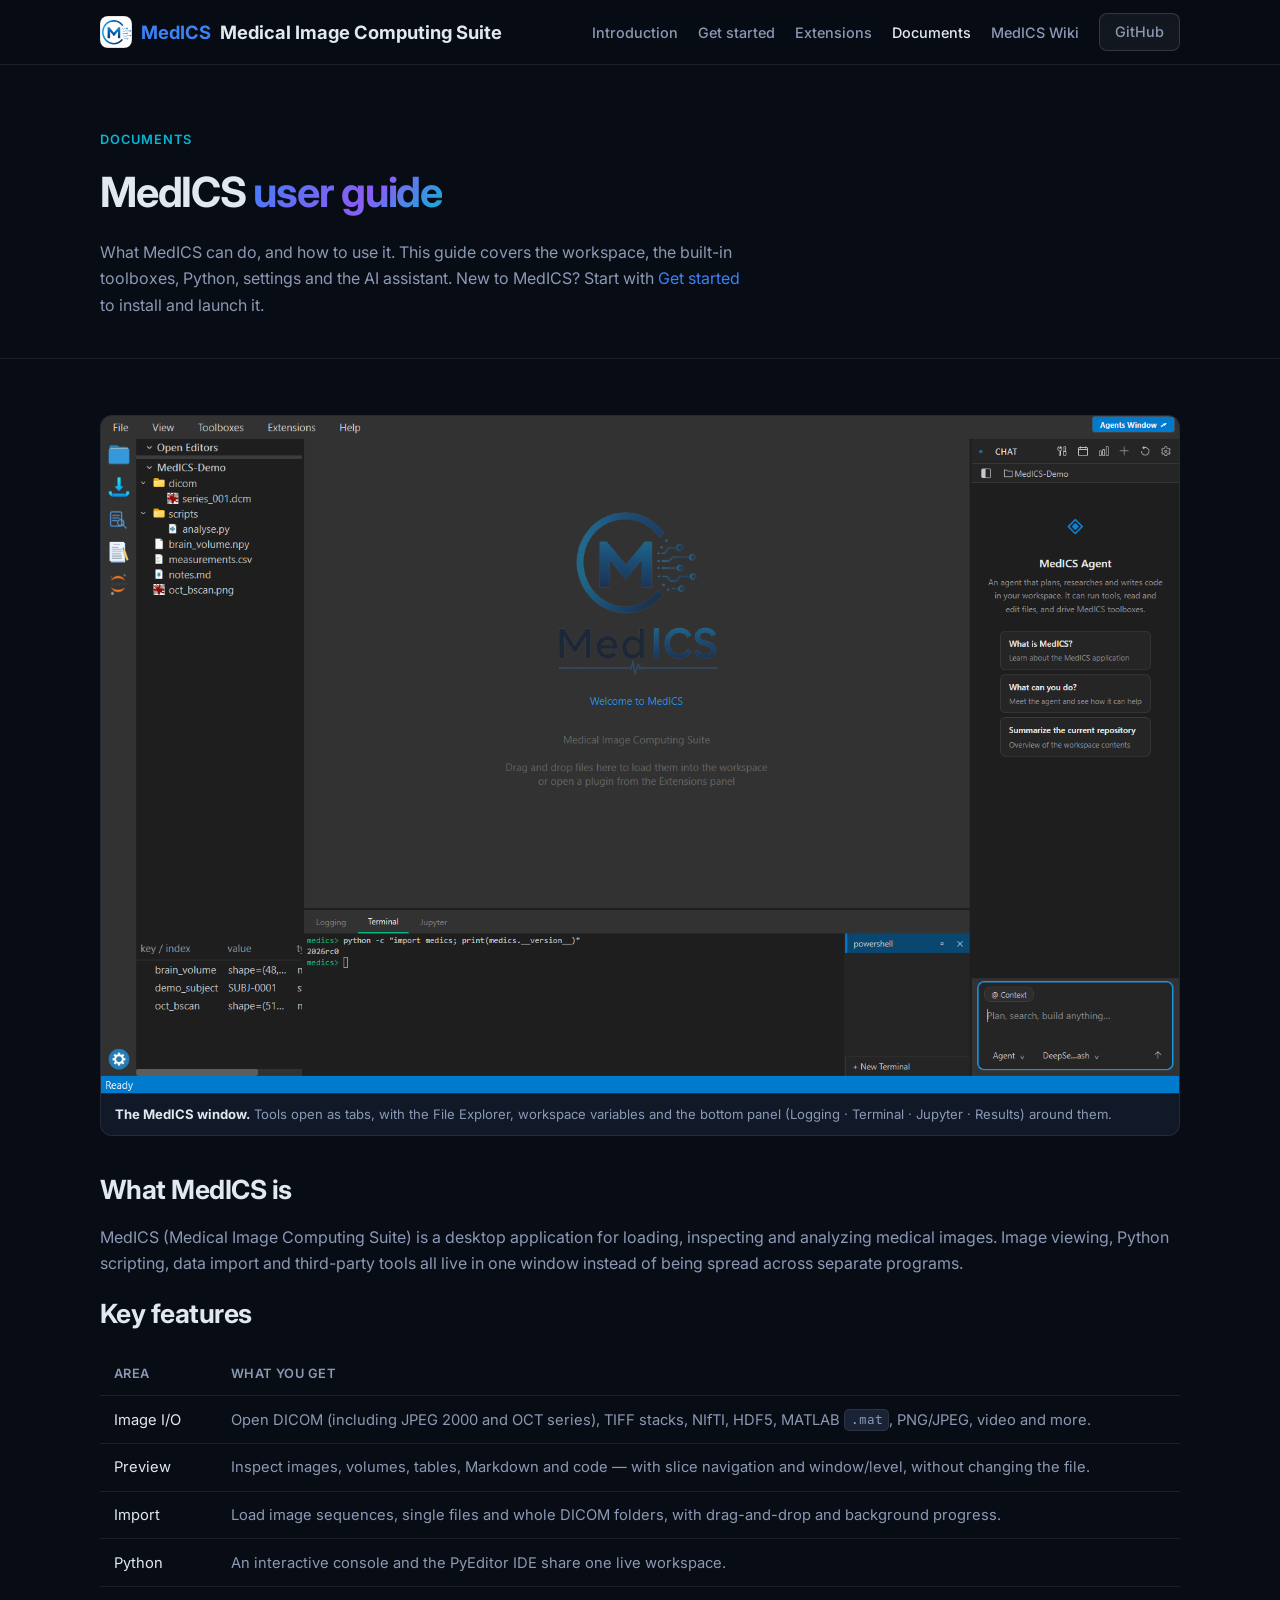
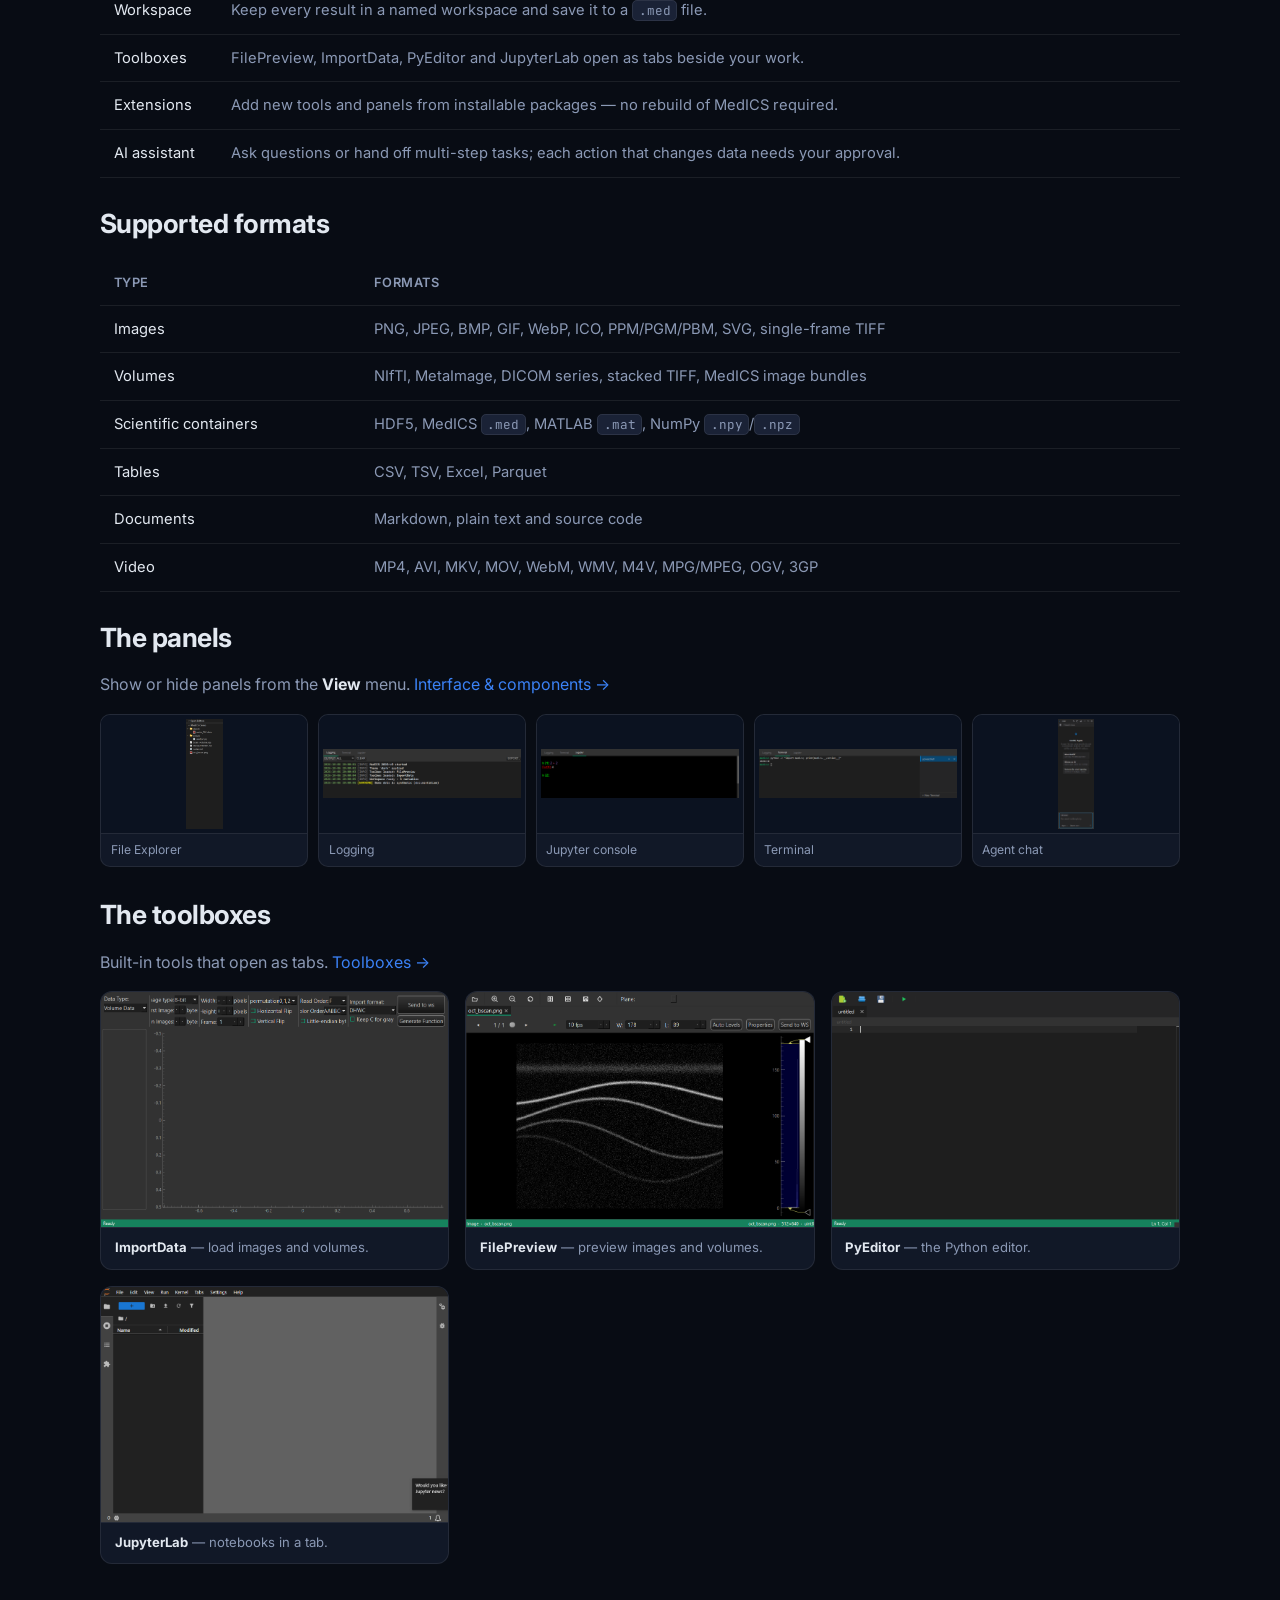
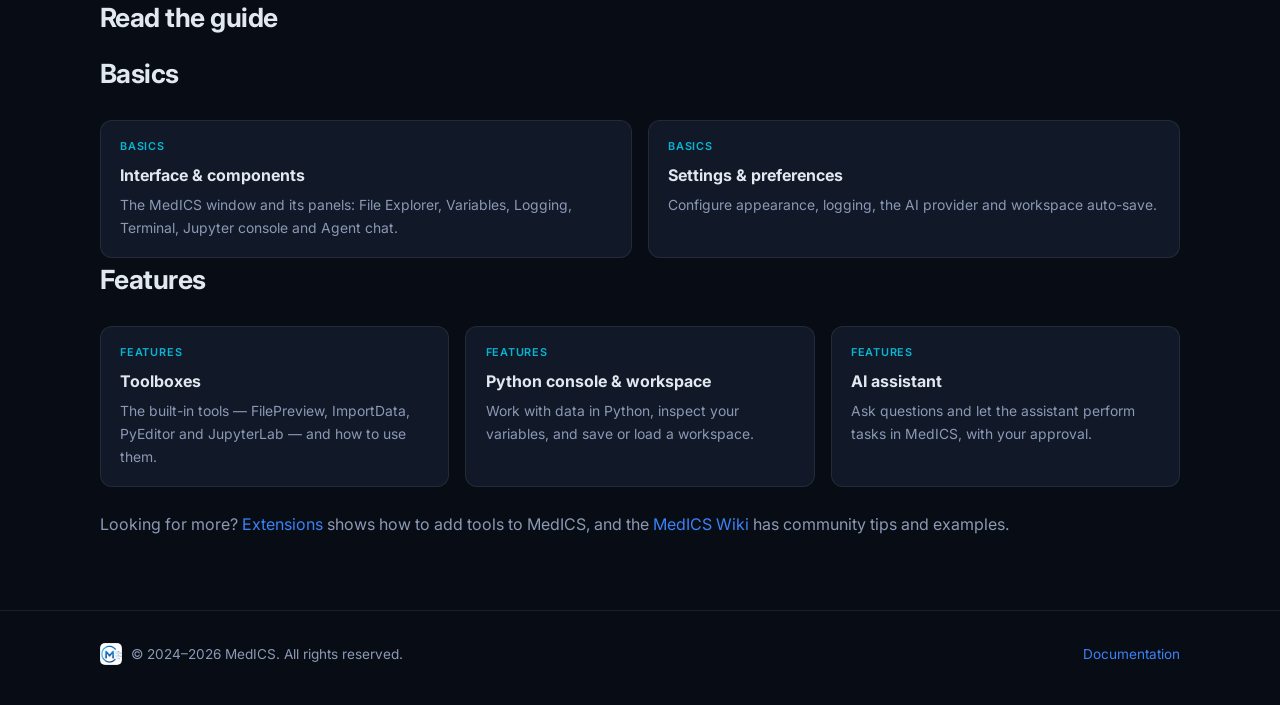
==== document.html @ ccb723ef "Add documentation for MedICS features and components - Created ai-assistant.html to document the AI " ====
<!DOCTYPE html>
<html lang="en">
<head>
  <meta charset="UTF-8" />
  <meta name="viewport" content="width=device-width, initial-scale=1.0" />
  <title>Documents — MedICS Documentation</title>
  <meta name="description" content="How to use MedICS: the workspace, the toolboxes, Python, settings and the AI assistant." />
  <link rel="preconnect" href="https://fonts.googleapis.com" />
  <link href="https://fonts.googleapis.com/css2?family=Inter:wght@400;500;600;700&family=JetBrains+Mono:wght@400;500&display=swap" rel="stylesheet" />
  <link rel="stylesheet" href="css/style.css" />
  <link rel="stylesheet" href="css/docs.css" />
  <link rel="icon" href="icon/icon.ico" sizes="any" />
  <link rel="icon" type="image/png" href="icon/icon.png" />
  <link rel="apple-touch-icon" href="icon/icon.png" />
  <meta property="og:image" content="https://medical-image-computing-suite.github.io/icon/logo.png" />
</head>
<body>
  <nav class="nav" id="nav">
  <div class="container nav__inner">
    <a class="nav__logo" href="index.html"><img src="icon/icon.png" alt="" width="32" height="32" /><em>MedICS</em>Medical Image Computing Suite</a>
    <button class="nav__hamburger" id="hamburger" aria-label="Open menu"><span></span><span></span><span></span></button>
    <ul class="nav__links">
      <li><a href="index.html">Introduction</a></li>
      <li><a href="get-started.html">Get started</a></li>
      <li><a href="extensions.html">Extensions</a></li>
      <li><a class="is-active" href="document.html">Documents</a></li>
      <li><a href="https://github.com/Medical-Image-Computing-Suite/MedICS-Community/wiki" target="_blank" rel="noopener">MedICS Wiki</a></li>
      <li><a class="btn btn--ghost btn--sm" href="https://github.com/medical-image-computing-suite" target="_blank" rel="noopener">GitHub</a></li>
    </ul>
  </div>
</nav>

  <header class="page-hero">
    <div class="container">
      <div class="tag">Documents</div>
      <h1>MedICS <span class="gradient">user guide</span></h1>
      <p>What MedICS can do, and how to use it. This guide covers the workspace, the built-in
      toolboxes, Python, settings and the AI assistant. New to MedICS? Start with
      <a href="get-started.html">Get started</a> to install and launch it.</p>
    </div>
  </header>

  <section class="section">
    <div class="container">
      <div class="doc-screens">
        <figure class="doc-figure">
          <a href="assets/img/overview/main_window.png" target="_blank" rel="noopener">
            <img src="assets/img/overview/main_window.png" alt="The MedICS main window" />
          </a>
          <figcaption><strong>The MedICS window.</strong> Tools open as tabs, with the File Explorer,
          workspace variables and the bottom panel (Logging · Terminal · Jupyter · Results) around them.</figcaption>
        </figure>
      </div>

      <h2 style="margin-top:0">What MedICS is</h2>
      <p>MedICS (Medical Image Computing Suite) is a desktop application for loading, inspecting
      and analyzing medical images. Image viewing, Python scripting, data import and third-party
      tools all live in one window instead of being spread across separate programs.</p>

      <h2>Key features</h2>
      <div class="table-wrap"><table>
        <thead><tr><th>Area</th><th>What you get</th></tr></thead>
        <tbody><tr><td>Image I/O</td><td>Open DICOM (including JPEG 2000 and OCT series), TIFF stacks, NIfTI, HDF5, MATLAB <code>.mat</code>, PNG/JPEG, video and more.</td></tr><tr><td>Preview</td><td>Inspect images, volumes, tables, Markdown and code — with slice navigation and window/level, without changing the file.</td></tr><tr><td>Import</td><td>Load image sequences, single files and whole DICOM folders, with drag-and-drop and background progress.</td></tr><tr><td>Python</td><td>An interactive console and the PyEditor IDE share one live workspace.</td></tr><tr><td>Workspace</td><td>Keep every result in a named workspace and save it to a <code>.med</code> file.</td></tr><tr><td>Toolboxes</td><td>FilePreview, ImportData, PyEditor and JupyterLab open as tabs beside your work.</td></tr><tr><td>Extensions</td><td>Add new tools and panels from installable packages — no rebuild of MedICS required.</td></tr><tr><td>AI assistant</td><td>Ask questions or hand off multi-step tasks; each action that changes data needs your approval.</td></tr></tbody>
      </table></div>

      <h2>Supported formats</h2>
      <div class="table-wrap"><table>
        <thead><tr><th>Type</th><th>Formats</th></tr></thead>
        <tbody><tr><td>Images</td><td>PNG, JPEG, BMP, GIF, WebP, ICO, PPM/PGM/PBM, SVG, single-frame TIFF</td></tr><tr><td>Volumes</td><td>NIfTI, MetaImage, DICOM series, stacked TIFF, MedICS image bundles</td></tr><tr><td>Scientific containers</td><td>HDF5, MedICS <code>.med</code>, MATLAB <code>.mat</code>, NumPy <code>.npy</code>/<code>.npz</code></td></tr><tr><td>Tables</td><td>CSV, TSV, Excel, Parquet</td></tr><tr><td>Documents</td><td>Markdown, plain text and source code</td></tr><tr><td>Video</td><td>MP4, AVI, MKV, MOV, WebM, WMV, M4V, MPG/MPEG, OGV, 3GP</td></tr></tbody>
      </table></div>

      <h2>The panels</h2>
      <p class="tight-lead">Show or hide panels from the <strong>View</strong> menu.
      <a href="docs/interface.html">Interface &amp; components &#8594;</a></p>
      <div class="panel-strip"><figure class="panel-tile"><a href="assets/img/components/file_explorer.png" target="_blank" rel="noopener"><img loading="lazy" src="assets/img/components/file_explorer.png" alt="File Explorer" /></a><figcaption>File Explorer</figcaption></figure><figure class="panel-tile"><a href="assets/img/components/logging.png" target="_blank" rel="noopener"><img loading="lazy" src="assets/img/components/logging.png" alt="Logging" /></a><figcaption>Logging</figcaption></figure><figure class="panel-tile"><a href="assets/img/components/jupyter_console.png" target="_blank" rel="noopener"><img loading="lazy" src="assets/img/components/jupyter_console.png" alt="Jupyter console" /></a><figcaption>Jupyter console</figcaption></figure><figure class="panel-tile"><a href="assets/img/components/terminal.png" target="_blank" rel="noopener"><img loading="lazy" src="assets/img/components/terminal.png" alt="Terminal" /></a><figcaption>Terminal</figcaption></figure><figure class="panel-tile"><a href="assets/img/components/agent_chat.png" target="_blank" rel="noopener"><img loading="lazy" src="assets/img/components/agent_chat.png" alt="Agent chat" /></a><figcaption>Agent chat</figcaption></figure></div>

      <h2>The toolboxes</h2>
      <p>Built-in tools that open as tabs. <a href="docs/toolboxes.html">Toolboxes &#8594;</a></p>
      <div class="doc-screens doc-screens--grid"><figure class="doc-figure"><a href="assets/img/toolbox/importdata.png" target="_blank" rel="noopener"><img loading="lazy" src="assets/img/toolbox/importdata.png" alt="&lt;strong&gt;ImportData&lt;/strong&gt; — load images and volumes." /></a><figcaption><strong>ImportData</strong> — load images and volumes.</figcaption></figure><figure class="doc-figure"><a href="assets/img/toolbox/filepreview.png" target="_blank" rel="noopener"><img loading="lazy" src="assets/img/toolbox/filepreview.png" alt="&lt;strong&gt;FilePreview&lt;/strong&gt; — preview images and volumes." /></a><figcaption><strong>FilePreview</strong> — preview images and volumes.</figcaption></figure><figure class="doc-figure"><a href="assets/img/toolbox/pyeditor.png" target="_blank" rel="noopener"><img loading="lazy" src="assets/img/toolbox/pyeditor.png" alt="&lt;strong&gt;PyEditor&lt;/strong&gt; — the Python editor." /></a><figcaption><strong>PyEditor</strong> — the Python editor.</figcaption></figure><figure class="doc-figure"><a href="assets/img/toolbox/jupyterlab.png" target="_blank" rel="noopener"><img loading="lazy" src="assets/img/toolbox/jupyterlab.png" alt="&lt;strong&gt;JupyterLab&lt;/strong&gt; — notebooks in a tab." /></a><figcaption><strong>JupyterLab</strong> — notebooks in a tab.</figcaption></figure></div>

      <h2>Read the guide</h2>
      <h2 class="hub-group">Basics</h2><div class="doc-cards"><a class="doc-card" href="docs/interface.html"><span class="doc-card__tag">Basics</span><h3>Interface &amp; components</h3><p>The MedICS window and its panels: File Explorer, Variables, Logging, Terminal, Jupyter console and Agent chat.</p></a><a class="doc-card" href="docs/settings.html"><span class="doc-card__tag">Basics</span><h3>Settings &amp; preferences</h3><p>Configure appearance, logging, the AI provider and workspace auto-save.</p></a></div><h2 class="hub-group">Features</h2><div class="doc-cards"><a class="doc-card" href="docs/toolboxes.html"><span class="doc-card__tag">Features</span><h3>Toolboxes</h3><p>The built-in tools — FilePreview, ImportData, PyEditor and JupyterLab — and how to use them.</p></a><a class="doc-card" href="docs/python-workspace.html"><span class="doc-card__tag">Features</span><h3>Python console &amp; workspace</h3><p>Work with data in Python, inspect your variables, and save or load a workspace.</p></a><a class="doc-card" href="docs/ai-assistant.html"><span class="doc-card__tag">Features</span><h3>AI assistant</h3><p>Ask questions and let the assistant perform tasks in MedICS, with your approval.</p></a></div>

      <p style="margin-top:1.5rem">Looking for more? <a href="extensions.html">Extensions</a> shows how to add
      tools to MedICS, and the <a href="https://github.com/Medical-Image-Computing-Suite/MedICS-Community/wiki" target="_blank" rel="noopener">MedICS Wiki</a> has
      community tips and examples.</p>
    </div>
  </section>

  <footer class="footer">
    <div class="container footer__inner">
      <span class="footer__brand"><img src="icon/icon.png" alt="" width="22" height="22" />© 2024–2026 MedICS. All rights reserved.</span>
      <a href="document.html">Documentation</a>
    </div>
  </footer>
  <script src="js/site.js"></script>
</body>
</html>
---- css/style.css ----
*, *::before, *::after { box-sizing: border-box; margin: 0; padding: 0; }

:root {
  --bg: #080c14;
  --bg-alt: #0d1220;
  --surface: #111827;
  --surface-2: #1a2236;
  --border: rgba(255, 255, 255, 0.08);
  --border-2: rgba(255, 255, 255, 0.14);
  --accent: #3b82f6;
  --accent-2: #8b5cf6;
  --accent-3: #06b6d4;
  --text: #e2e8f0;
  --muted: #8b99b5;
  --font: "Inter", system-ui, sans-serif;
  --mono: "JetBrains Mono", "Fira Code", ui-monospace, monospace;
  --radius: 12px;
}

html { scroll-behavior: smooth; }

body {
  font-family: var(--font);
  background: var(--bg);
  color: var(--text);
  line-height: 1.65;
  -webkit-font-smoothing: antialiased;
}

a { color: var(--accent); text-decoration: none; }
a:hover { color: var(--accent-3); }

.container {
  width: min(1080px, 100% - 2.5rem);
  margin-inline: auto;
}

.gradient {
  background: linear-gradient(135deg, var(--accent), var(--accent-2) 60%, var(--accent-3));
  -webkit-background-clip: text;
  background-clip: text;
  -webkit-text-fill-color: transparent;
}

.btn {
  display: inline-flex;
  align-items: center;
  gap: 0.5rem;
  font-weight: 600;
  border-radius: 8px;
  border: none;
  cursor: pointer;
  text-decoration: none;
  padding: 0.8rem 1.5rem;
  font-size: 0.95rem;
  font-family: inherit;
  transition: transform 0.18s, box-shadow 0.18s, background 0.18s;
}
.btn--primary {
  background: linear-gradient(135deg, var(--accent), var(--accent-2));
  color: #fff;
  box-shadow: 0 4px 20px rgba(59, 130, 246, 0.35);
}
.btn--primary:hover { color: #fff; transform: translateY(-2px); }
.btn--ghost {
  background: rgba(255, 255, 255, 0.05);
  color: var(--text);
  border: 1.5px solid var(--border-2);
}
.btn--ghost:hover { color: var(--text); background: rgba(255, 255, 255, 0.1); }
.btn--sm { padding: 0.4rem 0.95rem; font-size: 0.8rem; }

.nav {
  position: sticky;
  top: 0;
  z-index: 50;
  background: rgba(8, 12, 20, 0.86);
  backdrop-filter: blur(16px);
  border-bottom: 1px solid var(--border);
}
.nav__inner {
  display: flex;
  align-items: center;
  gap: 1.5rem;
  min-height: 64px;
}
.nav__logo {
  display: flex;
  align-items: center;
  gap: 0.55rem;
  color: var(--text);
  font-weight: 700;
  font-size: 1.15rem;
}
.nav__logo img {
  width: 32px;
  height: 32px;
  border-radius: 8px;
  display: block;
  flex-shrink: 0;
}
.nav__logo:hover { color: var(--text); }
.nav__logo em { font-style: normal; color: var(--accent); }
.nav__links {
  display: flex;
  align-items: center;
  gap: 1.25rem;
  margin-left: auto;
  list-style: none;
}
.nav__links a {
  color: var(--muted);
  font-size: 0.9rem;
  font-weight: 500;
}
.nav__links a:hover,
.nav__links a.is-active { color: var(--text); }
.nav__hamburger {
  display: none;
  flex-direction: column;
  gap: 5px;
  background: none;
  border: none;
  cursor: pointer;
  margin-left: auto;
  padding: 4px;
}
.nav__hamburger span {
  display: block;
  width: 22px;
  height: 2px;
  background: var(--text);
  border-radius: 2px;
}

.hero {
  position: relative;
  padding: 5.5rem 0 4rem;
  overflow: hidden;
}
.hero::before {
  content: "";
  position: absolute;
  inset: 0;
  background-image:
    linear-gradient(rgba(59, 130, 246, 0.06) 1px, transparent 1px),
    linear-gradient(90deg, rgba(59, 130, 246, 0.06) 1px, transparent 1px);
  background-size: 56px 56px;
  mask-image: radial-gradient(ellipse 80% 70% at 50% 0%, black 30%, transparent 100%);
  pointer-events: none;
}
.hero__inner {
  position: relative;
  display: grid;
  grid-template-columns: 1.15fr minmax(220px, 0.85fr);
  gap: 2.5rem;
  align-items: center;
}
.hero__logo {
  width: 100%;
  max-width: 440px;
  height: auto;
  justify-self: end;
  display: block;
}
.badge-row { display: flex; flex-wrap: wrap; gap: 0.5rem; margin-bottom: 1.25rem; }
.badge {
  font-size: 0.75rem;
  font-weight: 600;
  padding: 0.28rem 0.7rem;
  border-radius: 999px;
  border: 1px solid var(--border-2);
  color: var(--muted);
  background: var(--surface);
}
.hero h1 {
  font-size: clamp(2.2rem, 5vw, 3.6rem);
  line-height: 1.12;
  letter-spacing: -0.03em;
  margin-bottom: 1rem;
}
.hero p.lead {
  max-width: 42rem;
  color: var(--muted);
  font-size: 1.1rem;
  margin-bottom: 1.75rem;
}
.hero__cta { display: flex; flex-wrap: wrap; gap: 0.75rem; }
.hero__meta {
  display: flex;
  flex-wrap: wrap;
  gap: 1.5rem;
  margin-top: 2.25rem;
  color: var(--muted);
  font-size: 0.9rem;
}
.hero__meta strong { display: block; color: var(--text); font-size: 1rem; }

.page-hero {
  padding: 4rem 0 2.5rem;
  border-bottom: 1px solid var(--border);
}
.page-hero .tag {
  color: var(--accent-3);
  font-size: 0.8rem;
  font-weight: 600;
  letter-spacing: 0.08em;
  text-transform: uppercase;
}
.page-hero h1 {
  font-size: clamp(1.8rem, 4vw, 2.6rem);
  letter-spacing: -0.03em;
  margin: 0.5rem 0 0.75rem;
}
.page-hero p { color: var(--muted); max-width: 40rem; }

.section { padding: 3.5rem 0; }
.section--alt { background: var(--bg-alt); }
.section h2 {
  font-size: 1.65rem;
  letter-spacing: -0.02em;
  margin-bottom: 0.75rem;
}
.section h3 {
  font-size: 1.15rem;
  margin: 1.75rem 0 0.6rem;
}
.section p { color: var(--muted); margin-bottom: 1rem; }
.section p strong, .section li strong { color: var(--text); }

.grid {
  display: grid;
  gap: 1rem;
  grid-template-columns: repeat(auto-fit, minmax(230px, 1fr));
  margin-top: 1.5rem;
}
.card {
  background: var(--surface);
  border: 1px solid var(--border);
  border-radius: var(--radius);
  padding: 1.25rem 1.3rem;
}
.card h3 { margin: 0 0 0.4rem; font-size: 1.05rem; }
.card p { margin: 0; font-size: 0.92rem; }

ul.plain, ol.plain { padding-left: 1.2rem; color: var(--muted); }
ul.plain { list-style: disc; }
ol.plain { list-style: decimal; }
ul.plain li, ol.plain li { margin: 0.35rem 0; }
code, kbd {
  font-family: var(--mono);
  font-size: 0.86em;
  background: var(--surface-2);
  border: 1px solid var(--border);
  border-radius: 5px;
  padding: 0.08rem 0.35rem;
}

.table-wrap { overflow-x: auto; margin: 1rem 0 1.5rem; }
table {
  width: 100%;
  border-collapse: collapse;
  font-size: 0.92rem;
}
th, td {
  text-align: left;
  padding: 0.7rem 0.85rem;
  border-bottom: 1px solid var(--border);
  vertical-align: top;
}
th { color: var(--muted); font-weight: 600; font-size: 0.8rem; text-transform: uppercase; letter-spacing: 0.04em; }
td { color: var(--muted); }
td:first-child { color: var(--text); white-space: nowrap; }

.code-block {
  background: #0b1220;
  border: 1px solid var(--border);
  border-radius: var(--radius);
  margin: 0.85rem 0 1.4rem;
  overflow: hidden;
}
.code-block__header {
  display: flex;
  justify-content: space-between;
  align-items: center;
  padding: 0.45rem 0.85rem;
  border-bottom: 1px solid var(--border);
  color: var(--muted);
  font-size: 0.75rem;
  font-family: var(--mono);
}
.copy-btn {
  background: transparent;
  border: 1px solid var(--border-2);
  color: var(--muted);
  border-radius: 6px;
  padding: 0.2rem 0.55rem;
  cursor: pointer;
  font-size: 0.72rem;
}
.copy-btn:hover, .copy-btn.copied { color: var(--text); border-color: var(--accent); }
.code-block pre {
  overflow-x: auto;
  padding: 1rem 1.1rem;
}
.code-block code {
  font-family: var(--mono);
  font-size: 0.82rem;
  background: none;
  border: none;
  padding: 0;
  color: #d6e4ff;
  line-height: 1.55;
}

.tabs { margin: 1rem 0 1.5rem; }
.tab-bar { display: flex; gap: 0.4rem; flex-wrap: wrap; margin-bottom: 0.75rem; }
.tab-btn {
  background: var(--surface);
  border: 1px solid var(--border);
  color: var(--muted);
  border-radius: 999px;
  padding: 0.35rem 0.9rem;
  cursor: pointer;
  font: inherit;
  font-size: 0.85rem;
}
.tab-btn.is-active {
  color: var(--text);
  border-color: var(--accent);
  background: rgba(59, 130, 246, 0.12);
}
.tab-pane { display: none; }
.tab-pane.is-active { display: block; }

.steps { counter-reset: step; display: grid; gap: 1rem; margin-top: 1rem; }
.step {
  display: grid;
  grid-template-columns: auto 1fr;
  gap: 0.9rem;
  background: var(--surface);
  border: 1px solid var(--border);
  border-radius: var(--radius);
  padding: 1rem 1.15rem;
}
.step::before {
  counter-increment: step;
  content: counter(step, decimal-leading-zero);
  font-family: var(--mono);
  font-size: 0.85rem;
  color: var(--accent-3);
  padding-top: 0.15rem;
}
.step h4 { margin: 0 0 0.25rem; }
.step p { margin: 0; font-size: 0.92rem; }

.license-text {
  background: var(--surface);
  border: 1px solid var(--border);
  border-radius: var(--radius);
  padding: 1.25rem 1.4rem;
  overflow-x: auto;
  white-space: pre-wrap;
  word-break: break-word;
  font-family: var(--mono);
  font-size: 0.82rem;
  line-height: 1.6;
  color: var(--text);
  margin: 0;
}

.footer {
  border-top: 1px solid var(--border);
  padding: 2rem 0 2.5rem;
  color: var(--muted);
  font-size: 0.85rem;
}
.footer__inner {
  display: flex;
  flex-wrap: wrap;
  justify-content: space-between;
  gap: 0.75rem;
}

.footer__brand {
  display: inline-flex;
  align-items: center;
  gap: 0.55rem;
}
.footer__brand img {
  width: 22px;
  height: 22px;
  border-radius: 5px;
  display: block;
}

@media (max-width: 760px) {
  .nav__hamburger { display: flex; }
  .nav__links {
    display: none;
    position: absolute;
    top: 64px;
    left: 0;
    right: 0;
    flex-direction: column;
    align-items: flex-start;
    padding: 1rem 1.25rem 1.25rem;
    background: rgba(8, 12, 20, 0.97);
    border-bottom: 1px solid var(--border);
    margin: 0;
  }
  .nav__links.is-open { display: flex; }
  .hero__inner {
    grid-template-columns: 1fr;
    gap: 1.5rem;
  }
  .hero__logo {
    order: -1;
    justify-self: center;
    max-width: 280px;
  }
  td:first-child { white-space: normal; }
}
---- css/docs.css ----
/* MedICS Documentation layout — layered on top of style.css */

.docs-shell {
  display: grid;
  grid-template-columns: 260px minmax(0, 1fr);
  gap: 2.5rem;
  align-items: start;
  padding-top: 2.25rem;
  padding-bottom: 3.5rem;
}

/* ---------- sidebar ---------- */
.docs-side {
  position: sticky;
  top: 84px;
  max-height: calc(100vh - 104px);
  overflow-y: auto;
  border: 1px solid var(--border);
  border-radius: var(--radius);
  background: var(--surface);
  padding: 1rem 1rem 1.2rem;
  font-size: 0.86rem;
}
.docs-side__title {
  display: block;
  font-size: 0.72rem;
  letter-spacing: 0.09em;
  text-transform: uppercase;
  color: var(--accent-3);
  font-weight: 600;
  margin-bottom: 0.6rem;
}
.docs-side__home {
  display: flex;
  align-items: center;
  gap: 0.4rem;
  color: var(--text);
  font-weight: 600;
  padding: 0.4rem 0.5rem;
  border-radius: 8px;
  background: rgba(59, 130, 246, 0.1);
  border: 1px solid var(--border);
  margin-bottom: 0.85rem;
}
.docs-side__home:hover { color: var(--text); border-color: var(--accent); }
.docs-side nav ul { list-style: none; padding: 0; margin: 0; }
.docs-side nav a {
  display: block;
  color: var(--muted);
  padding: 0.28rem 0.5rem;
  border-radius: 6px;
  line-height: 1.4;
  border-left: 2px solid transparent;
}
.docs-side nav a:hover { color: var(--text); background: rgba(255, 255, 255, 0.04); }
.docs-side nav a.lvl-3 { padding-left: 1.15rem; font-size: 0.82rem; }
.docs-side nav a.is-current { color: var(--text); border-left-color: var(--accent); }
.docs-side__all { margin-top: 1rem; border-top: 1px solid var(--border); padding-top: 0.85rem; }
.docs-side__all ul { columns: 1; }
.docs-side__all a { font-size: 0.81rem; }

/* ---------- main column ---------- */
.docs-main { min-width: 0; }
.docs-hero { padding: 0.25rem 0 1.4rem; border-bottom: 1px solid var(--border); margin-bottom: 1.6rem; }
.docs-hero .tag {
  color: var(--accent-3);
  font-size: 0.78rem;
  font-weight: 600;
  letter-spacing: 0.08em;
  text-transform: uppercase;
}
.docs-hero h1 { font-size: clamp(1.7rem, 3.4vw, 2.35rem); letter-spacing: -0.03em; margin: 0.45rem 0 0.6rem; }
.docs-hero p { color: var(--muted); max-width: 52rem; margin: 0; }

.docs-content { color: var(--muted); }
.docs-content h2 {
  font-size: 1.5rem;
  color: var(--text);
  letter-spacing: -0.02em;
  margin: 2.6rem 0 0.7rem;
  padding-top: 1.4rem;
  border-top: 1px solid var(--border);
}
.docs-content h2:first-child { margin-top: 0; padding-top: 0; border-top: none; }
.docs-content h3 { font-size: 1.16rem; color: var(--text); margin: 1.7rem 0 0.5rem; }
.docs-content h4 { font-size: 1rem; color: var(--text); margin: 1.25rem 0 0.4rem; }
.docs-content p { margin: 0.65rem 0 1rem; }
.docs-content strong { color: var(--text); }
.docs-content a { text-decoration: underline; text-underline-offset: 2px; }
.docs-content ul, .docs-content ol { padding-left: 1.35rem; margin: 0.6rem 0 1.1rem; }
.docs-content ul { list-style: disc; }
.docs-content ol { list-style: decimal; }
.docs-content li { margin: 0.3rem 0; }
.docs-content li > ul, .docs-content li > ol { margin: 0.3rem 0; }
.docs-content blockquote {
  border-left: 3px solid var(--accent);
  background: var(--surface);
  padding: 0.7rem 1rem;
  border-radius: 0 8px 8px 0;
  margin: 1rem 0;
  color: var(--muted);
}
.docs-content blockquote p { margin: 0.3rem 0; }
.docs-content blockquote strong { color: var(--accent-3); }
.docs-content hr { border: none; border-top: 1px solid var(--border); margin: 2rem 0; }

/* code + tables inside docs */
.docs-content pre {
  background: #0b1220;
  border: 1px solid var(--border);
  border-radius: var(--radius);
  padding: 1rem 1.1rem;
  overflow-x: auto;
  margin: 0.8rem 0 1.3rem;
}
.docs-content pre code {
  font-family: var(--mono);
  font-size: 0.82rem;
  background: none;
  border: none;
  padding: 0;
  color: #d6e4ff;
  line-height: 1.55;
}
.docs-content :not(pre) > code {
  font-family: var(--mono);
  font-size: 0.85em;
  background: var(--surface-2);
  border: 1px solid var(--border);
  border-radius: 5px;
  padding: 0.08rem 0.35rem;
  color: #cfe0ff;
  white-space: nowrap;
}
.docs-content table { width: 100%; border-collapse: collapse; font-size: 0.9rem; margin: 0.8rem 0 1.4rem; }
.docs-content th, .docs-content td { text-align: left; padding: 0.6rem 0.8rem; border-bottom: 1px solid var(--border); vertical-align: top; }
.docs-content th { color: var(--muted); font-weight: 600; font-size: 0.76rem; text-transform: uppercase; letter-spacing: 0.04em; }
.docs-content td { color: var(--muted); }
.docs-content td:first-child { color: var(--text); }
.docs-content img { max-width: 100%; border-radius: var(--radius); border: 1px solid var(--border); }

/* ---------- screenshots ---------- */
.doc-screens { display: grid; gap: 1rem; margin: 0 0 2rem; }
.doc-screens--grid { grid-template-columns: repeat(auto-fit, minmax(280px, 1fr)); }
.doc-figure {
  margin: 0;
  border: 1px solid var(--border);
  border-radius: var(--radius);
  overflow: hidden;
  background: var(--surface);
}
.doc-figure a { display: block; }
.doc-figure img { display: block; width: 100%; height: auto; border: none; border-radius: 0; }
.doc-figure figcaption {
  padding: 0.6rem 0.85rem;
  font-size: 0.82rem;
  color: var(--muted);
  border-top: 1px solid var(--border);
}
.doc-figure figcaption strong { color: var(--text); }

/* ---------- pager ---------- */
.docs-pager {
  display: flex;
  justify-content: space-between;
  gap: 1rem;
  margin-top: 3rem;
  padding-top: 1.4rem;
  border-top: 1px solid var(--border);
  font-size: 0.88rem;
}
.docs-pager a { display: flex; flex-direction: column; gap: 0.15rem; max-width: 48%; }
.docs-pager a span { color: var(--muted); font-size: 0.74rem; text-transform: uppercase; letter-spacing: 0.06em; }
.docs-pager .next { text-align: right; margin-left: auto; }

/* ---------- tight panel strip (hub) ---------- */
.tight-lead { margin: 0 0 0.7rem; }

.panel-strip {
  display: grid;
  grid-template-columns: repeat(auto-fit, minmax(168px, 1fr));
  gap: 0.6rem;
  margin: 0 0 1.6rem;
}
.panel-tile {
  margin: 0;
  border: 1px solid var(--border);
  border-radius: 10px;
  overflow: hidden;
  background: var(--surface);
  transition: border-color 0.18s, transform 0.18s;
}
.panel-tile:hover { border-color: var(--accent); transform: translateY(-2px); }
.panel-tile a { display: block; }
.panel-tile img {
  display: block;
  width: 100%;
  height: 118px;
  object-fit: contain;
  object-position: center;
  padding: 4px;
  background: #0b1220;
}
.panel-tile figcaption {
  padding: 0.4rem 0.6rem;
  font-size: 0.76rem;
  color: var(--muted);
  border-top: 1px solid var(--border);
  white-space: nowrap;
  overflow: hidden;
  text-overflow: ellipsis;
}
.panel-tile figcaption strong { color: var(--text); }

@media (max-width: 560px) {
  .panel-tile img { height: 104px; }
}

/* ---------- hub cards ---------- */
.doc-cards {
  display: grid;
  grid-template-columns: repeat(auto-fit, minmax(250px, 1fr));
  gap: 1rem;
  margin: 1.5rem 0 0;
}
.doc-card {
  display: flex;
  flex-direction: column;
  gap: 0.35rem;
  background: var(--surface);
  border: 1px solid var(--border);
  border-radius: var(--radius);
  padding: 1.1rem 1.2rem;
  transition: border-color 0.18s, transform 0.18s;
}
.doc-card:hover { border-color: var(--accent); transform: translateY(-2px); }
.doc-card h3 { margin: 0; font-size: 1rem; color: var(--text); }
.doc-card p { margin: 0; font-size: 0.87rem; color: var(--muted); }
.doc-card .doc-card__tag {
  font-size: 0.68rem;
  letter-spacing: 0.07em;
  text-transform: uppercase;
  color: var(--accent-3);
  font-weight: 600;
}

/* ---------- misc ---------- */
.docs-content .anchor-note { font-size: 0.85rem; color: var(--muted); }
.diagram {
  background: #0b1220;
  border: 1px solid var(--border);
  border-radius: var(--radius);
  padding: 1.1rem 1.2rem;
  overflow-x: auto;
  font-family: var(--mono);
  font-size: 0.78rem;
  line-height: 1.5;
  color: #b9c8e6;
  margin: 1rem 0 1.5rem;
}

@media (max-width: 980px) {
  .docs-shell { grid-template-columns: 1fr; gap: 1.5rem; }
  .docs-side { position: static; max-height: none; }
  .docs-side nav ul { columns: 2; }
}
@media (max-width: 560px) {
  .docs-side nav ul { columns: 1; }
}
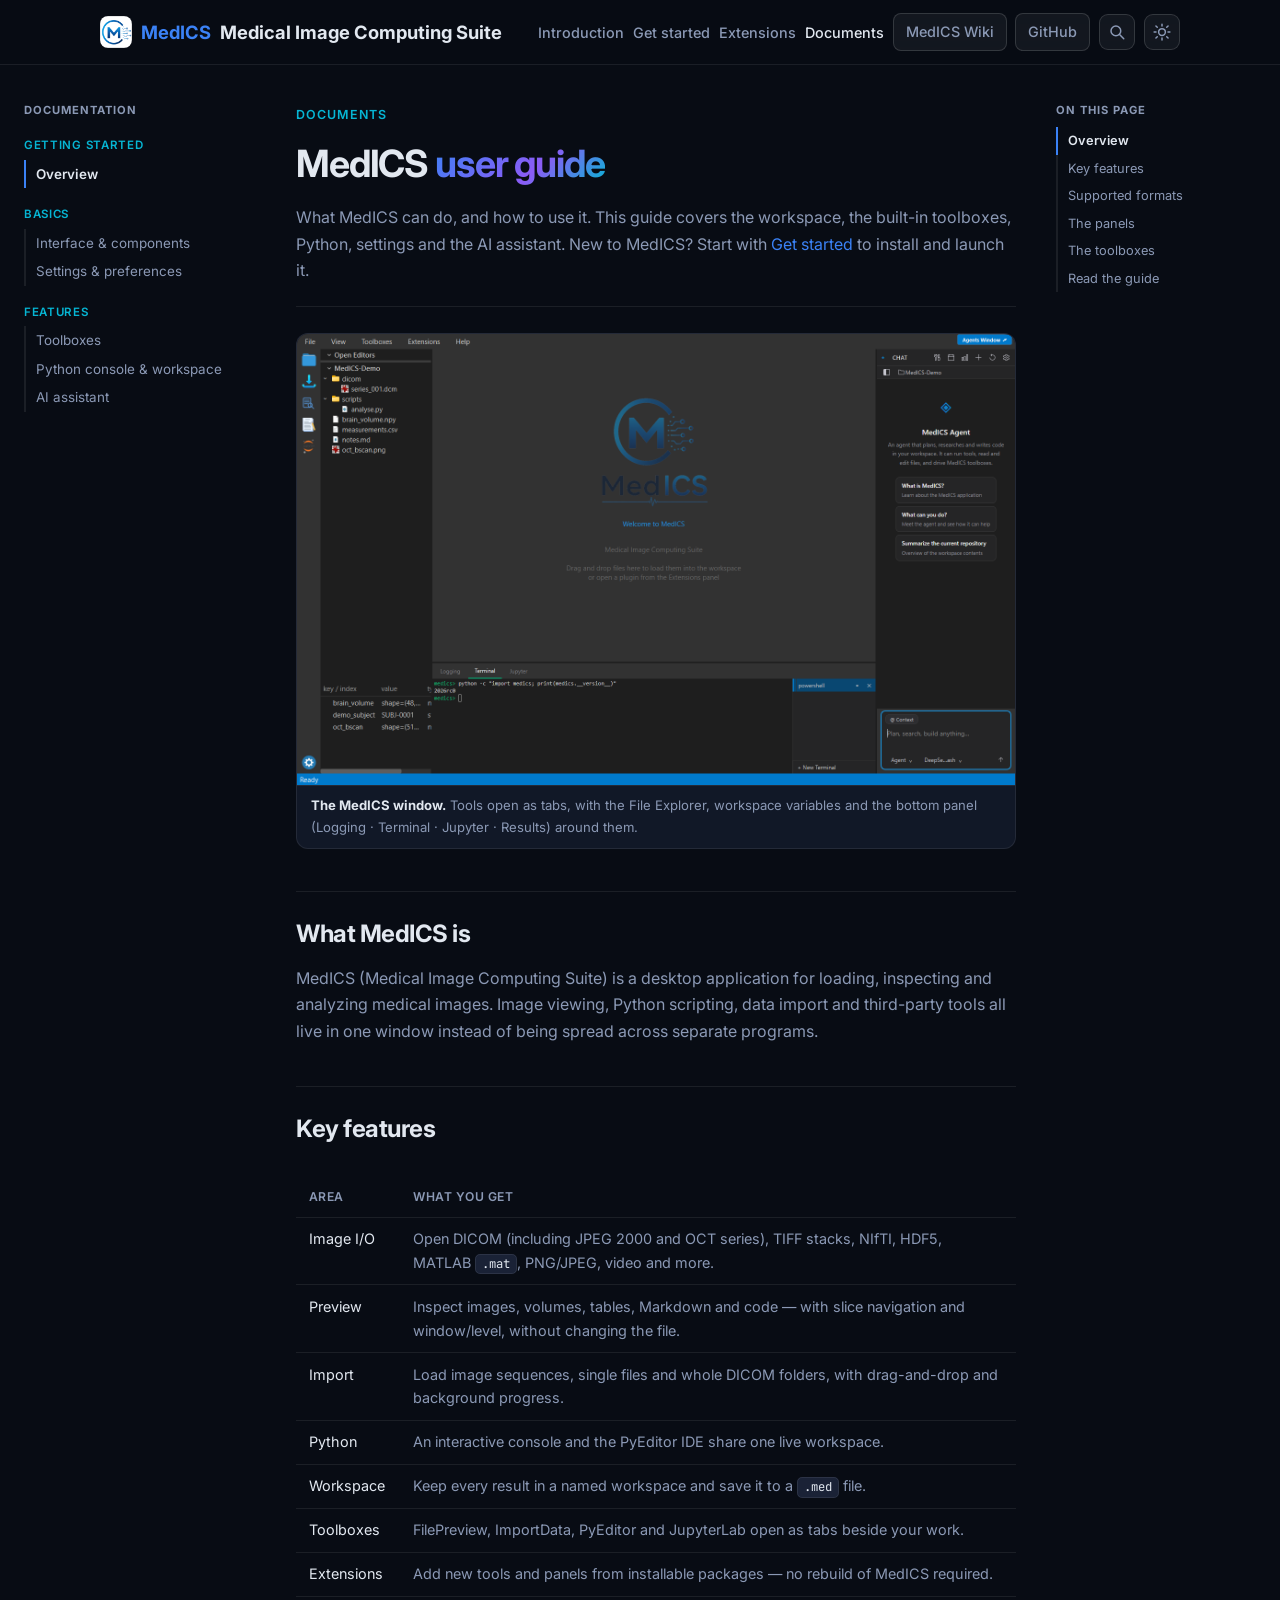
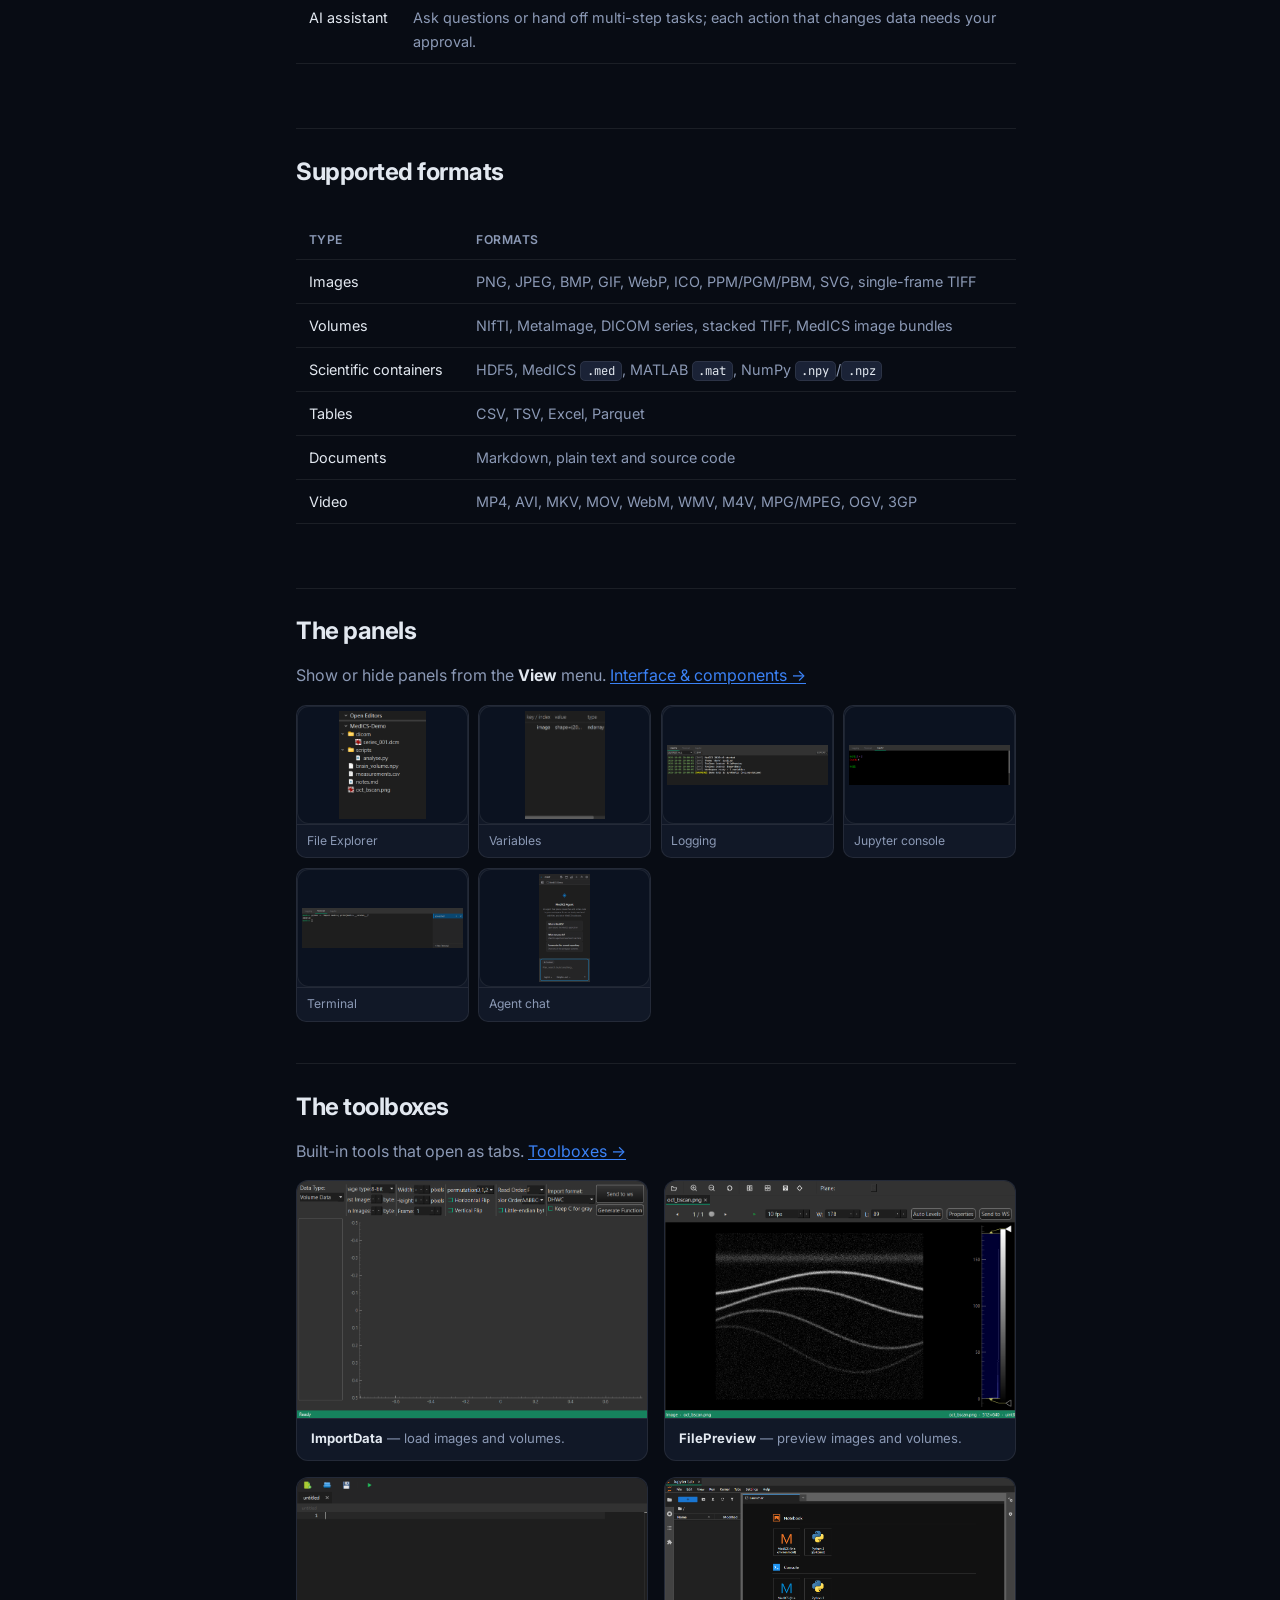
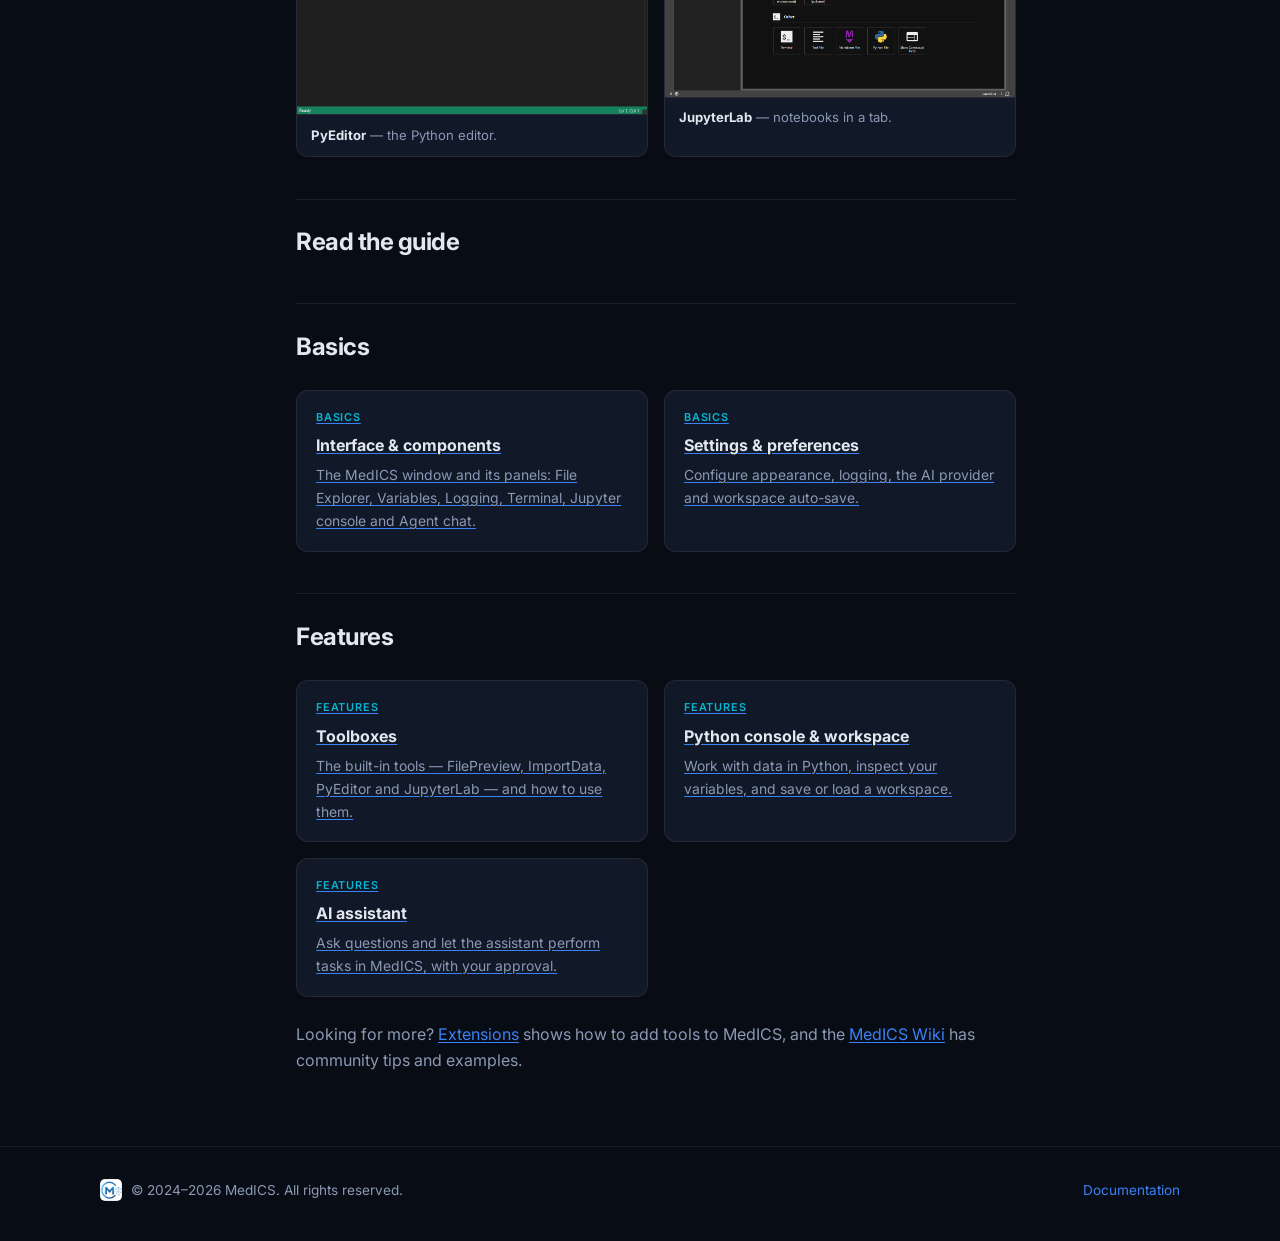
==== commit f76589eb: "Add search index generation script and initial index data - Created a new script `build-search-index" ====
--- a/document.html
+++ b/document.html
@@ -13,79 +13,114 @@
   <link rel="icon" type="image/png" href="icon/icon.png" />
   <link rel="apple-touch-icon" href="icon/icon.png" />
   <meta property="og:image" content="https://medical-image-computing-suite.github.io/icon/logo.png" />
+  <script>
+    // Apply the saved theme before first paint, so a light-theme visitor never
+    // sees a flash of the dark theme while js/site.js is still loading.
+    (function () {
+      try {
+        var t = localStorage.getItem("medics-theme");
+        if (t === "light" || t === "dark") document.documentElement.setAttribute("data-theme", t);
+      } catch (e) { /* private mode: keep the dark default */ }
+    })();
+  </script>
+  <script src="js/site.js" defer></script>
 </head>
 <body>
-  <nav class="nav" id="nav">
-  <div class="container nav__inner">
-    <a class="nav__logo" href="index.html"><img src="icon/icon.png" alt="" width="32" height="32" /><em>MedICS</em>Medical Image Computing Suite</a>
-    <button class="nav__hamburger" id="hamburger" aria-label="Open menu"><span></span><span></span><span></span></button>
-    <ul class="nav__links">
-      <li><a href="index.html">Introduction</a></li>
-      <li><a href="get-started.html">Get started</a></li>
-      <li><a href="extensions.html">Extensions</a></li>
-      <li><a class="is-active" href="document.html">Documents</a></li>
-      <li><a href="https://github.com/Medical-Image-Computing-Suite/MedICS-Community/wiki" target="_blank" rel="noopener">MedICS Wiki</a></li>
-      <li><a class="btn btn--ghost btn--sm" href="https://github.com/medical-image-computing-suite" target="_blank" rel="noopener">GitHub</a></li>
-    </ul>
-  </div>
-</nav>
-
-  <header class="page-hero">
-    <div class="container">
-      <div class="tag">Documents</div>
-      <h1>MedICS <span class="gradient">user guide</span></h1>
-      <p>What MedICS can do, and how to use it. This guide covers the workspace, the built-in
-      toolboxes, Python, settings and the AI assistant. New to MedICS? Start with
-      <a href="get-started.html">Get started</a> to install and launch it.</p>
-    </div>
+  <header class="nav" id="site-nav">
+    <noscript>
+      <div class="container nav__inner">
+        <a class="nav__logo" href="index.html"><img src="icon/icon.png" alt="" width="32" height="32" /><em>MedICS</em>Medical Image Computing Suite</a>
+        <ul class="nav__fallback">
+          <li><a href="index.html">Introduction</a></li>
+          <li><a href="get-started.html">Get started</a></li>
+          <li><a href="extensions.html">Extensions</a></li>
+          <li><a href="document.html">Documents</a></li>
+          <li><a class="btn btn--ghost btn--sm" href="https://github.com/Medical-Image-Computing-Suite/MedICS-Community/wiki" target="_blank" rel="noopener">MedICS Wiki</a></li>
+          <li><a class="btn btn--ghost btn--sm" href="https://github.com/medical-image-computing-suite" target="_blank" rel="noopener">GitHub</a></li>
+        </ul>
+      </div>
+    </noscript>
   </header>
 
-  <section class="section">
-    <div class="container">
+  <div class="docs-shell container">
+    <aside class="docs-side">
+      <div class="docs-side__title">Documentation</div>
+      <nav>
+        <div class="docs-side__group">Getting started</div>
+        <ul>
+          <li><a class="is-current" href="document.html">Overview</a></li>
+        </ul>
+        <div class="docs-side__group">Basics</div>
+        <ul>
+          <li><a href="docs/interface.html">Interface &amp; components</a></li>
+          <li><a href="docs/settings.html">Settings &amp; preferences</a></li>
+        </ul>
+        <div class="docs-side__group">Features</div>
+        <ul>
+          <li><a href="docs/toolboxes.html">Toolboxes</a></li>
+          <li><a href="docs/python-workspace.html">Python console &amp; workspace</a></li>
+          <li><a href="docs/ai-assistant.html">AI assistant</a></li>
+        </ul>
+      </nav>
+    </aside>
+    <main class="docs-main">
+      <header class="docs-hero">
+        <div class="tag">Documents</div>
+        <h1>MedICS <span class="gradient">user guide</span></h1>
+        <p>What MedICS can do, and how to use it. This guide covers the workspace, the built-in
+        toolboxes, Python, settings and the AI assistant. New to MedICS? Start with
+        <a href="get-started.html">Get started</a> to install and launch it.</p>
+      </header>
+      <article class="docs-content">
       <div class="doc-screens">
         <figure class="doc-figure">
-          <a href="assets/img/overview/main_window.png" target="_blank" rel="noopener">
-            <img src="assets/img/overview/main_window.png" alt="The MedICS main window" />
+          <a href="docs/interface.html#the-medics-window">
+            <img src="assets/img/overview/main_window.png" alt="The MedICS main window" width="1560" height="980" />
           </a>
           <figcaption><strong>The MedICS window.</strong> Tools open as tabs, with the File Explorer,
           workspace variables and the bottom panel (Logging · Terminal · Jupyter · Results) around them.</figcaption>
         </figure>
       </div>
 
-      <h2 style="margin-top:0">What MedICS is</h2>
+      <h2 id="overview">What MedICS is</h2>
       <p>MedICS (Medical Image Computing Suite) is a desktop application for loading, inspecting
       and analyzing medical images. Image viewing, Python scripting, data import and third-party
       tools all live in one window instead of being spread across separate programs.</p>
 
-      <h2>Key features</h2>
+      <h2 id="key-features">Key features</h2>
       <div class="table-wrap"><table>
         <thead><tr><th>Area</th><th>What you get</th></tr></thead>
         <tbody><tr><td>Image I/O</td><td>Open DICOM (including JPEG 2000 and OCT series), TIFF stacks, NIfTI, HDF5, MATLAB <code>.mat</code>, PNG/JPEG, video and more.</td></tr><tr><td>Preview</td><td>Inspect images, volumes, tables, Markdown and code — with slice navigation and window/level, without changing the file.</td></tr><tr><td>Import</td><td>Load image sequences, single files and whole DICOM folders, with drag-and-drop and background progress.</td></tr><tr><td>Python</td><td>An interactive console and the PyEditor IDE share one live workspace.</td></tr><tr><td>Workspace</td><td>Keep every result in a named workspace and save it to a <code>.med</code> file.</td></tr><tr><td>Toolboxes</td><td>FilePreview, ImportData, PyEditor and JupyterLab open as tabs beside your work.</td></tr><tr><td>Extensions</td><td>Add new tools and panels from installable packages — no rebuild of MedICS required.</td></tr><tr><td>AI assistant</td><td>Ask questions or hand off multi-step tasks; each action that changes data needs your approval.</td></tr></tbody>
       </table></div>
 
-      <h2>Supported formats</h2>
+      <h2 id="supported-formats">Supported formats</h2>
       <div class="table-wrap"><table>
         <thead><tr><th>Type</th><th>Formats</th></tr></thead>
         <tbody><tr><td>Images</td><td>PNG, JPEG, BMP, GIF, WebP, ICO, PPM/PGM/PBM, SVG, single-frame TIFF</td></tr><tr><td>Volumes</td><td>NIfTI, MetaImage, DICOM series, stacked TIFF, MedICS image bundles</td></tr><tr><td>Scientific containers</td><td>HDF5, MedICS <code>.med</code>, MATLAB <code>.mat</code>, NumPy <code>.npy</code>/<code>.npz</code></td></tr><tr><td>Tables</td><td>CSV, TSV, Excel, Parquet</td></tr><tr><td>Documents</td><td>Markdown, plain text and source code</td></tr><tr><td>Video</td><td>MP4, AVI, MKV, MOV, WebM, WMV, M4V, MPG/MPEG, OGV, 3GP</td></tr></tbody>
       </table></div>
 
-      <h2>The panels</h2>
+      <h2 id="the-panels">The panels</h2>
       <p class="tight-lead">Show or hide panels from the <strong>View</strong> menu.
       <a href="docs/interface.html">Interface &amp; components &#8594;</a></p>
-      <div class="panel-strip"><figure class="panel-tile"><a href="assets/img/components/file_explorer.png" target="_blank" rel="noopener"><img loading="lazy" src="assets/img/components/file_explorer.png" alt="File Explorer" /></a><figcaption>File Explorer</figcaption></figure><figure class="panel-tile"><a href="assets/img/components/logging.png" target="_blank" rel="noopener"><img loading="lazy" src="assets/img/components/logging.png" alt="Logging" /></a><figcaption>Logging</figcaption></figure><figure class="panel-tile"><a href="assets/img/components/jupyter_console.png" target="_blank" rel="noopener"><img loading="lazy" src="assets/img/components/jupyter_console.png" alt="Jupyter console" /></a><figcaption>Jupyter console</figcaption></figure><figure class="panel-tile"><a href="assets/img/components/terminal.png" target="_blank" rel="noopener"><img loading="lazy" src="assets/img/components/terminal.png" alt="Terminal" /></a><figcaption>Terminal</figcaption></figure><figure class="panel-tile"><a href="assets/img/components/agent_chat.png" target="_blank" rel="noopener"><img loading="lazy" src="assets/img/components/agent_chat.png" alt="Agent chat" /></a><figcaption>Agent chat</figcaption></figure></div>
+      <div class="panel-strip"><figure class="panel-tile"><a href="docs/interface.html#file-explorer"><img loading="lazy" src="assets/img/components/file_explorer.png" alt="File Explorer" width="240" height="300" /></a><figcaption>File Explorer</figcaption></figure><figure class="panel-tile"><a href="docs/interface.html#variables"><img loading="lazy" src="assets/img/components/workspace_variables.png" alt="Variables" width="369" height="496" /></a><figcaption>Variables</figcaption></figure><figure class="panel-tile"><a href="docs/interface.html#logging"><img loading="lazy" src="assets/img/components/logging.png" alt="Logging" width="963" height="240" /></a><figcaption>Logging</figcaption></figure><figure class="panel-tile"><a href="docs/interface.html#jupyter-console"><img loading="lazy" src="assets/img/components/jupyter_console.png" alt="Jupyter console" width="963" height="240" /></a><figcaption>Jupyter console</figcaption></figure><figure class="panel-tile"><a href="docs/interface.html#terminal"><img loading="lazy" src="assets/img/components/terminal.png" alt="Terminal" width="963" height="240" /></a><figcaption>Terminal</figcaption></figure><figure class="panel-tile"><a href="docs/interface.html#agent-chat"><img loading="lazy" src="assets/img/components/agent_chat.png" alt="Agent chat" width="300" height="640" /></a><figcaption>Agent chat</figcaption></figure></div>
 
-      <h2>The toolboxes</h2>
+      <h2 id="the-toolboxes">The toolboxes</h2>
       <p>Built-in tools that open as tabs. <a href="docs/toolboxes.html">Toolboxes &#8594;</a></p>
-      <div class="doc-screens doc-screens--grid"><figure class="doc-figure"><a href="assets/img/toolbox/importdata.png" target="_blank" rel="noopener"><img loading="lazy" src="assets/img/toolbox/importdata.png" alt="&lt;strong&gt;ImportData&lt;/strong&gt; — load images and volumes." /></a><figcaption><strong>ImportData</strong> — load images and volumes.</figcaption></figure><figure class="doc-figure"><a href="assets/img/toolbox/filepreview.png" target="_blank" rel="noopener"><img loading="lazy" src="assets/img/toolbox/filepreview.png" alt="&lt;strong&gt;FilePreview&lt;/strong&gt; — preview images and volumes." /></a><figcaption><strong>FilePreview</strong> — preview images and volumes.</figcaption></figure><figure class="doc-figure"><a href="assets/img/toolbox/pyeditor.png" target="_blank" rel="noopener"><img loading="lazy" src="assets/img/toolbox/pyeditor.png" alt="&lt;strong&gt;PyEditor&lt;/strong&gt; — the Python editor." /></a><figcaption><strong>PyEditor</strong> — the Python editor.</figcaption></figure><figure class="doc-figure"><a href="assets/img/toolbox/jupyterlab.png" target="_blank" rel="noopener"><img loading="lazy" src="assets/img/toolbox/jupyterlab.png" alt="&lt;strong&gt;JupyterLab&lt;/strong&gt; — notebooks in a tab." /></a><figcaption><strong>JupyterLab</strong> — notebooks in a tab.</figcaption></figure></div>
+      <div class="doc-screens doc-screens--grid"><figure class="doc-figure"><a href="docs/toolboxes.html#importdata"><img loading="lazy" src="assets/img/toolbox/importdata.png" alt="&lt;strong&gt;ImportData&lt;/strong&gt; — load images and volumes." width="961" height="650" /></a><figcaption><strong>ImportData</strong> — load images and volumes.</figcaption></figure><figure class="doc-figure"><a href="docs/toolboxes.html#filepreview"><img loading="lazy" src="assets/img/toolbox/filepreview.png" alt="&lt;strong&gt;FilePreview&lt;/strong&gt; — preview images and volumes." width="961" height="650" /></a><figcaption><strong>FilePreview</strong> — preview images and volumes.</figcaption></figure><figure class="doc-figure"><a href="docs/toolboxes.html#pyeditor"><img loading="lazy" src="assets/img/toolbox/pyeditor.png" alt="&lt;strong&gt;PyEditor&lt;/strong&gt; — the Python editor." width="961" height="650" /></a><figcaption><strong>PyEditor</strong> — the Python editor.</figcaption></figure><figure class="doc-figure"><a href="docs/toolboxes.html#jupyterlab"><img loading="lazy" src="assets/img/toolbox/jupyterlab.png" alt="&lt;strong&gt;JupyterLab&lt;/strong&gt; — notebooks in a tab." width="1315" height="824" /></a><figcaption><strong>JupyterLab</strong> — notebooks in a tab.</figcaption></figure></div>
 
-      <h2>Read the guide</h2>
+      <h2 id="read-the-guide">Read the guide</h2>
       <h2 class="hub-group">Basics</h2><div class="doc-cards"><a class="doc-card" href="docs/interface.html"><span class="doc-card__tag">Basics</span><h3>Interface &amp; components</h3><p>The MedICS window and its panels: File Explorer, Variables, Logging, Terminal, Jupyter console and Agent chat.</p></a><a class="doc-card" href="docs/settings.html"><span class="doc-card__tag">Basics</span><h3>Settings &amp; preferences</h3><p>Configure appearance, logging, the AI provider and workspace auto-save.</p></a></div><h2 class="hub-group">Features</h2><div class="doc-cards"><a class="doc-card" href="docs/toolboxes.html"><span class="doc-card__tag">Features</span><h3>Toolboxes</h3><p>The built-in tools — FilePreview, ImportData, PyEditor and JupyterLab — and how to use them.</p></a><a class="doc-card" href="docs/python-workspace.html"><span class="doc-card__tag">Features</span><h3>Python console &amp; workspace</h3><p>Work with data in Python, inspect your variables, and save or load a workspace.</p></a><a class="doc-card" href="docs/ai-assistant.html"><span class="doc-card__tag">Features</span><h3>AI assistant</h3><p>Ask questions and let the assistant perform tasks in MedICS, with your approval.</p></a></div>
 
       <p style="margin-top:1.5rem">Looking for more? <a href="extensions.html">Extensions</a> shows how to add
       tools to MedICS, and the <a href="https://github.com/Medical-Image-Computing-Suite/MedICS-Community/wiki" target="_blank" rel="noopener">MedICS Wiki</a> has
       community tips and examples.</p>
-    </div>
-  </section>
+      </article>
+    </main>
+    <aside class="docs-toc">
+      <div class="docs-toc__title">On this page</div>
+      <nav><ul><li><a class="lvl-2" href="#overview">Overview</a></li><li><a class="lvl-2" href="#key-features">Key features</a></li><li><a class="lvl-2" href="#supported-formats">Supported formats</a></li><li><a class="lvl-2" href="#the-panels">The panels</a></li><li><a class="lvl-2" href="#the-toolboxes">The toolboxes</a></li><li><a class="lvl-2" href="#read-the-guide">Read the guide</a></li></ul></nav>
+    </aside>
+  </div>
 
   <footer class="footer">
     <div class="container footer__inner">
@@ -93,6 +128,5 @@
       <a href="document.html">Documentation</a>
     </div>
   </footer>
-  <script src="js/site.js"></script>
 </body>
 </html>
--- a/css/style.css
+++ b/css/style.css
@@ -1,6 +1,7 @@
 *, *::before, *::after { box-sizing: border-box; margin: 0; padding: 0; }
 
 :root {
+  color-scheme: dark;
   --bg: #080c14;
   --bg-alt: #0d1220;
   --surface: #111827;
@@ -12,12 +13,56 @@
   --accent-3: #06b6d4;
   --text: #e2e8f0;
   --muted: #8b99b5;
+  /* Surfaces that would otherwise be hard-coded, so the light theme can
+     restate them without duplicating whole rules. */
+  --nav-bg: rgba(8, 12, 20, 0.86);
+  --nav-bg-solid: rgba(8, 12, 20, 0.97);
+  --ghost-bg: rgba(255, 255, 255, 0.05);
+  --ghost-bg-hover: rgba(255, 255, 255, 0.1);
+  --hover-tint: rgba(255, 255, 255, 0.04);
+  --code-bg: #0b1220;
+  --code-text: #d6e4ff;
+  --code-text-dim: #b9c8e6;
   --font: "Inter", system-ui, sans-serif;
   --mono: "JetBrains Mono", "Fira Code", ui-monospace, monospace;
   --radius: 12px;
+  /* Height of the sticky nav, used to offset anchor scrolling. */
+  --nav-h: 64px;
+}
+
+/* Light theme — the same variable names, restated. Applied to <html> by the
+   theme switcher (js/site.js), so every page picks it up from this one file. */
+[data-theme="light"] {
+  color-scheme: light;
+  --bg: #f6f8fc;
+  --bg-alt: #eaeff7;
+  --surface: #ffffff;
+  --surface-2: #f1f5f9;
+  --border: rgba(15, 23, 42, 0.1);
+  --border-2: rgba(15, 23, 42, 0.18);
+  --accent: #2563eb;
+  --accent-2: #7c3aed;
+  /* Darker cyan: --accent-3 is small uppercase text, which needs the contrast. */
+  --accent-3: #0e7490;
+  --text: #0f172a;
+  --muted: #55637a;
+  --nav-bg: rgba(246, 248, 252, 0.86);
+  --nav-bg-solid: rgba(246, 248, 252, 0.97);
+  --ghost-bg: rgba(15, 23, 42, 0.04);
+  --ghost-bg-hover: rgba(15, 23, 42, 0.08);
+  --hover-tint: rgba(15, 23, 42, 0.05);
+  --code-bg: #f4f7fb;
+  --code-text: #1e293b;
+  --code-text-dim: #4a5568;
 }
 
 html { scroll-behavior: smooth; }
+
+/* The nav is sticky, so an anchor jump would put the target underneath it.
+   Reserve the nav's height (plus breathing room) for anything that can be an
+   anchor target, which also covers cross-page links such as
+   docs/interface.html#variables and in-page ones like #installer. */
+[id] { scroll-margin-top: calc(var(--nav-h) + 1.25rem); }
 
 body {
   font-family: var(--font);
@@ -25,6 +70,7 @@
   color: var(--text);
   line-height: 1.65;
   -webkit-font-smoothing: antialiased;
+  transition: background-color 0.2s ease, color 0.2s ease;
 }
 
 a { color: var(--accent); text-decoration: none; }
@@ -63,21 +109,35 @@
 }
 .btn--primary:hover { color: #fff; transform: translateY(-2px); }
 .btn--ghost {
-  background: rgba(255, 255, 255, 0.05);
+  background: var(--ghost-bg);
   color: var(--text);
   border: 1.5px solid var(--border-2);
 }
-.btn--ghost:hover { color: var(--text); background: rgba(255, 255, 255, 0.1); }
+.btn--ghost:hover { color: var(--text); background: var(--ghost-bg-hover); }
 .btn--sm { padding: 0.4rem 0.95rem; font-size: 0.8rem; }
 
 .nav {
   position: sticky;
   top: 0;
   z-index: 50;
-  background: rgba(8, 12, 20, 0.86);
+  /* Reserved so the bar keeps its height before js/site.js renders the links. */
+  min-height: 64px;
+  background: var(--nav-bg);
   backdrop-filter: blur(16px);
   border-bottom: 1px solid var(--border);
 }
+/* No-JS fallback inside <noscript>: a plain row that is always visible. */
+.nav__fallback {
+  display: flex;
+  flex-wrap: wrap;
+  align-items: center;
+  gap: 0.9rem;
+  margin-left: auto;
+  list-style: none;
+}
+.nav__fallback a { color: var(--muted); font-size: 0.9rem; font-weight: 500; }
+.nav__fallback a:hover { color: var(--text); }
+.nav__fallback .btn { color: var(--text); }
 .nav__inner {
   display: flex;
   align-items: center;
@@ -104,10 +164,15 @@
 .nav__links {
   display: flex;
   align-items: center;
-  gap: 1.25rem;
+  /* Tight, but the bar carries eight items (four links, two off-site buttons,
+     the search switcher and the theme switcher) and must stay inside the
+     1080px content column. */
+  gap: 0.55rem;
   margin-left: auto;
   list-style: none;
 }
+/* The two off-site buttons sit tighter in the bar than a page CTA would. */
+.nav__links .btn--sm { padding-inline: 0.75rem; }
 .nav__links a {
   color: var(--muted);
   font-size: 0.9rem;
@@ -115,6 +180,65 @@
 }
 .nav__links a:hover,
 .nav__links a.is-active { color: var(--text); }
+/* Nav items keep their intrinsic size. Shrinking them (or letting their labels
+   wrap) is what broke the bar: two-word entries folded onto a second line. */
+.nav__logo,
+.nav__links a { white-space: nowrap; }
+.nav__links > li { flex-shrink: 0; }
+
+/* Theme switcher (top right of the nav) */
+.nav__theme { display: flex; align-items: center; }
+.nav__search { display: flex; align-items: center; }
+.search-toggle {
+  display: inline-flex;
+  align-items: center;
+  justify-content: center;
+  width: 36px;
+  height: 36px;
+  flex-shrink: 0;
+  padding: 0;
+  border: 1.5px solid var(--border-2);
+  border-radius: 9px;
+  background: var(--ghost-bg);
+  color: var(--muted);
+  cursor: pointer;
+  transition: color 0.18s, border-color 0.18s, background 0.18s;
+}
+.search-toggle:hover { color: var(--text); border-color: var(--accent); }
+.search-toggle:focus-visible { outline: 2px solid var(--accent); outline-offset: 2px; }
+.search-toggle svg { width: 18px; height: 18px; display: block; }
+.theme-toggle {
+  display: inline-flex;
+  align-items: center;
+  justify-content: center;
+  width: 36px;
+  height: 36px;
+  flex-shrink: 0;
+  padding: 0;
+  border: 1.5px solid var(--border-2);
+  border-radius: 9px;
+  background: var(--ghost-bg);
+  color: var(--muted);
+  cursor: pointer;
+  transition: color 0.18s, border-color 0.18s, background 0.18s;
+}
+.theme-toggle:hover { color: var(--text); border-color: var(--accent); }
+.theme-toggle:focus-visible { outline: 2px solid var(--accent); outline-offset: 2px; }
+.theme-toggle__icon {
+  width: 18px;
+  height: 18px;
+  display: block;
+  fill: none;
+  stroke: currentColor;
+  stroke-width: 2;
+  stroke-linecap: round;
+  stroke-linejoin: round;
+}
+/* Show the icon of the theme the click switches TO. */
+.theme-toggle__icon--moon { display: none; }
+[data-theme="light"] .theme-toggle__icon--sun { display: none; }
+[data-theme="light"] .theme-toggle__icon--moon { display: block; }
+
 .nav__hamburger {
   display: none;
   flex-direction: column;
@@ -273,7 +397,7 @@
 td:first-child { color: var(--text); white-space: nowrap; }
 
 .code-block {
-  background: #0b1220;
+  background: var(--code-bg);
   border: 1px solid var(--border);
   border-radius: var(--radius);
   margin: 0.85rem 0 1.4rem;
@@ -309,9 +433,102 @@
   background: none;
   border: none;
   padding: 0;
-  color: #d6e4ff;
+  color: var(--code-text);
   line-height: 1.55;
 }
+
+/* Install command builder (PyTorch-style selector) */
+.selector {
+  background: var(--surface);
+  border: 1px solid var(--border);
+  border-radius: var(--radius);
+  margin: 1.25rem 0 1rem;
+  overflow: hidden;
+}
+.selector__row {
+  display: grid;
+  grid-template-columns: 180px minmax(0, 1fr);
+  gap: 1rem;
+  align-items: center;
+  padding: 0.7rem 1.1rem;
+  border-bottom: 1px solid var(--border);
+}
+.selector__row:last-child { border-bottom: none; }
+.selector__row[hidden] { display: none; }
+.selector__label {
+  font-size: 0.87rem;
+  font-weight: 600;
+  color: var(--text);
+}
+
+.seg { display: flex; flex-wrap: wrap; gap: 0.4rem; }
+.seg__btn {
+  background: var(--surface-2);
+  border: 1px solid var(--border);
+  color: var(--muted);
+  border-radius: 8px;
+  padding: 0.38rem 0.85rem;
+  cursor: pointer;
+  font: inherit;
+  font-size: 0.85rem;
+  line-height: 1.3;
+  transition: color 0.15s, border-color 0.15s, background 0.15s;
+}
+.seg__btn:hover { color: var(--text); border-color: var(--border-2); }
+.seg__btn.is-active {
+  color: var(--text);
+  border-color: var(--accent);
+  background: rgba(59, 130, 246, 0.16);
+}
+.code-block--run { border-color: rgba(59, 130, 246, 0.35); }
+.code-block--compact { margin: 0; }
+.code-block--compact pre { padding: 0.7rem 0.85rem; }
+.code-block--compact .code-block__header { padding: 0.35rem 0.7rem; }
+
+/* Official extension cards */
+.ext-grid {
+  display: grid;
+  gap: 1rem;
+  grid-template-columns: repeat(auto-fit, minmax(280px, 1fr));
+  margin: 1.5rem 0 1rem;
+}
+.ext-card {
+  display: flex;
+  flex-direction: column;
+  gap: 0.75rem;
+  background: var(--surface);
+  border: 1px solid var(--border);
+  border-radius: var(--radius);
+  padding: 1.15rem 1.25rem;
+}
+.ext-card__head {
+  display: flex;
+  align-items: baseline;
+  justify-content: space-between;
+  gap: 0.75rem;
+  flex-wrap: wrap;
+}
+.ext-card h3 { margin: 0; font-size: 1.05rem; }
+.ext-card p { margin: 0; font-size: 0.9rem; flex: 1; }
+.ext-card__cat {
+  font-size: 0.7rem;
+  font-weight: 600;
+  letter-spacing: 0.04em;
+  text-transform: uppercase;
+  color: var(--accent-3);
+  border: 1px solid var(--border-2);
+  border-radius: 999px;
+  padding: 0.15rem 0.6rem;
+  white-space: nowrap;
+}
+.ext-foot { font-size: 0.88rem; }
+.toolbox-note { font-size: 0.88rem; }
+.code-block--run #install-cmd {
+  white-space: pre-wrap;
+  word-break: break-word;
+  overflow-wrap: anywhere;
+}
+.selector__note { color: var(--muted); font-size: 0.83rem; margin: -0.25rem 0 0; }
 
 .tabs { margin: 1rem 0 1.5rem; }
 .tab-bar { display: flex; gap: 0.4rem; flex-wrap: wrap; margin-bottom: 0.75rem; }
@@ -394,7 +611,112 @@
   display: block;
 }
 
-@media (max-width: 760px) {
+/* ---------- Documentation search ---------- */
+.search-overlay {
+  position: fixed;
+  inset: 0;
+  z-index: 100;
+  display: flex;
+  align-items: flex-start;
+  justify-content: center;
+  padding: 12vh 1.25rem 2rem;
+  /* No backdrop-filter: a blurred full-screen layer forces the whole overlay
+     onto its own compositing layer, which made its contents repaint
+     unreliably. A denser plain scrim reads the same and costs nothing. */
+  background: rgba(4, 8, 15, 0.78);
+}
+.search-overlay[hidden] { display: none; }
+[data-theme="light"] .search-overlay { background: rgba(15, 23, 42, 0.42); }
+body.is-searching { overflow: hidden; }
+
+.search-dialog {
+  display: flex;
+  flex-direction: column;
+  width: min(680px, 100%);
+  max-height: 70vh;
+  overflow: hidden;
+  background: var(--surface);
+  border: 1px solid var(--border-2);
+  border-radius: var(--radius);
+  box-shadow: 0 24px 60px rgba(0, 0, 0, 0.45);
+}
+.search-field {
+  display: flex;
+  align-items: center;
+  gap: 0.6rem;
+  padding: 0.75rem 1rem;
+  border-bottom: 1px solid var(--border);
+}
+.search-field__icon { display: flex; color: var(--muted); }
+.search-field__icon svg { width: 18px; height: 18px; display: block; }
+.search-input {
+  flex: 1;
+  min-width: 0;
+  border: none;
+  background: none;
+  color: var(--text);
+  font: inherit;
+  font-size: 1rem;
+  outline: none;
+}
+.search-input::placeholder { color: var(--muted); }
+.search-kbd {
+  font-family: var(--mono);
+  font-size: 0.68rem;
+  color: var(--muted);
+  border: 1px solid var(--border-2);
+  border-radius: 5px;
+  padding: 0.15rem 0.4rem;
+}
+.search-results { overflow-y: auto; padding: 0.35rem; }
+.search-result {
+  display: block;
+  padding: 0.55rem 0.7rem;
+  border-radius: 8px;
+  color: var(--text);
+  text-decoration: none;
+}
+.search-result.is-active { background: var(--ghost-bg-hover); }
+.search-result:hover { color: var(--text); }
+.search-result__where {
+  display: block;
+  margin-bottom: 0.15rem;
+  font-size: 0.72rem;
+  color: var(--muted);
+}
+.search-result__sep { margin: 0 0.35rem; }
+.search-result__section { color: var(--text); font-weight: 600; }
+.search-result__text {
+  display: block;
+  font-size: 0.84rem;
+  line-height: 1.45;
+  color: var(--muted);
+}
+.search-result mark {
+  background: rgba(59, 130, 246, 0.3);
+  color: var(--text);
+  border-radius: 3px;
+  padding: 0 1px;
+}
+.search-empty {
+  margin: 0;
+  padding: 1.1rem 0.9rem;
+  color: var(--muted);
+  font-size: 0.88rem;
+}
+.search-foot {
+  margin: 0;
+  padding: 0.5rem 0.9rem;
+  border-top: 1px solid var(--border);
+  color: var(--muted);
+  font-size: 0.75rem;
+}
+
+/* The nav holds seven items (four links, two off-site buttons, the theme
+   switcher). The full bar needs ~1053px inside the 1080px container — and a
+   scrollbar eats ~15px — so it collapses below 1120px rather than spilling
+   past the content column or squeezing items onto a second line. */
+@media (max-width: 1120px) {
   .nav__hamburger { display: flex; }
   .nav__links {
     display: none;
@@ -405,11 +727,14 @@
     flex-direction: column;
     align-items: flex-start;
     padding: 1rem 1.25rem 1.25rem;
-    background: rgba(8, 12, 20, 0.97);
+    background: var(--nav-bg-solid);
     border-bottom: 1px solid var(--border);
     margin: 0;
   }
   .nav__links.is-open { display: flex; }
+}
+
+@media (max-width: 760px) {
   .hero__inner {
     grid-template-columns: 1fr;
     gap: 1.5rem;
@@ -420,4 +745,8 @@
     max-width: 280px;
   }
   td:first-child { white-space: normal; }
-}
+  .selector__row {
+    grid-template-columns: 1fr;
+    gap: 0.45rem;
+  }
+}
--- a/css/docs.css
+++ b/css/docs.css
@@ -2,62 +2,77 @@
 
 .docs-shell {
   display: grid;
-  grid-template-columns: 260px minmax(0, 1fr);
+  grid-template-columns: 232px minmax(0, 1fr) 200px;
   gap: 2.5rem;
   align-items: start;
   padding-top: 2.25rem;
   padding-bottom: 3.5rem;
 }
-
-/* ---------- sidebar ---------- */
-.docs-side {
+/* The three-column shell needs more room than the default content container. */
+.docs-shell.container { width: min(1440px, 100% - 3rem); }
+
+/* ---------- side columns ---------- */
+/* Both side columns stick below the nav. They are deliberately flat — no card
+   or border — so the three columns read as one page, as they do in the VS Code
+   docs. The accent left-rule on an item is what marks the current entry. */
+.docs-side,
+.docs-toc {
   position: sticky;
-  top: 84px;
-  max-height: calc(100vh - 104px);
+  top: 88px;
+  max-height: calc(100vh - 112px);
   overflow-y: auto;
-  border: 1px solid var(--border);
-  border-radius: var(--radius);
-  background: var(--surface);
-  padding: 1rem 1rem 1.2rem;
-  font-size: 0.86rem;
-}
-.docs-side__title {
+  overscroll-behavior: contain;
+}
+.docs-side { font-size: 0.86rem; }
+.docs-toc { font-size: 0.8rem; }
+
+.docs-side__title,
+.docs-toc__title {
   display: block;
+  font-size: 0.7rem;
+  letter-spacing: 0.09em;
+  text-transform: uppercase;
+  color: var(--muted);
+  font-weight: 700;
+  margin-bottom: 0.5rem;
+}
+/* Group label inside the global nav (Basics, Features, …). */
+.docs-side__group {
   font-size: 0.72rem;
-  letter-spacing: 0.09em;
+  letter-spacing: 0.06em;
   text-transform: uppercase;
   color: var(--accent-3);
   font-weight: 600;
-  margin-bottom: 0.6rem;
-}
-.docs-side__home {
-  display: flex;
-  align-items: center;
-  gap: 0.4rem;
-  color: var(--text);
-  font-weight: 600;
-  padding: 0.4rem 0.5rem;
-  border-radius: 8px;
-  background: rgba(59, 130, 246, 0.1);
-  border: 1px solid var(--border);
-  margin-bottom: 0.85rem;
-}
-.docs-side__home:hover { color: var(--text); border-color: var(--accent); }
-.docs-side nav ul { list-style: none; padding: 0; margin: 0; }
-.docs-side nav a {
+  margin: 1.05rem 0 0.3rem;
+}
+.docs-side nav ul,
+.docs-toc nav ul { list-style: none; padding: 0; margin: 0; }
+
+/* A left rule per item reads as a continuous guide down the column and turns
+   into the accent colour for the hovered / current entry. */
+.docs-side nav a,
+.docs-toc nav a {
   display: block;
   color: var(--muted);
-  padding: 0.28rem 0.5rem;
-  border-radius: 6px;
+  padding: 0.3rem 0.6rem;
   line-height: 1.4;
-  border-left: 2px solid transparent;
-}
-.docs-side nav a:hover { color: var(--text); background: rgba(255, 255, 255, 0.04); }
-.docs-side nav a.lvl-3 { padding-left: 1.15rem; font-size: 0.82rem; }
-.docs-side nav a.is-current { color: var(--text); border-left-color: var(--accent); }
-.docs-side__all { margin-top: 1rem; border-top: 1px solid var(--border); padding-top: 0.85rem; }
-.docs-side__all ul { columns: 1; }
-.docs-side__all a { font-size: 0.81rem; }
+  border-left: 2px solid var(--border);
+  transition: color 0.15s, border-color 0.15s, background 0.15s;
+}
+.docs-side nav a { font-size: 0.84rem; }
+.docs-toc nav a.lvl-3 { padding-left: 1.15rem; }
+.docs-side nav a:hover,
+.docs-toc nav a:hover {
+  color: var(--text);
+  border-left-color: var(--border-2);
+  background: var(--hover-tint);
+}
+.docs-side nav a.is-current,
+.docs-toc nav a.is-active {
+  color: var(--text);
+  border-left-color: var(--accent);
+  font-weight: 600;
+}
 
 /* ---------- main column ---------- */
 .docs-main { min-width: 0; }
@@ -106,7 +121,7 @@
 
 /* code + tables inside docs */
 .docs-content pre {
-  background: #0b1220;
+  background: var(--code-bg);
   border: 1px solid var(--border);
   border-radius: var(--radius);
   padding: 1rem 1.1rem;
@@ -119,7 +134,7 @@
   background: none;
   border: none;
   padding: 0;
-  color: #d6e4ff;
+  color: var(--code-text);
   line-height: 1.55;
 }
 .docs-content :not(pre) > code {
@@ -129,7 +144,7 @@
   border: 1px solid var(--border);
   border-radius: 5px;
   padding: 0.08rem 0.35rem;
-  color: #cfe0ff;
+  color: var(--text);
   white-space: nowrap;
 }
 .docs-content table { width: 100%; border-collapse: collapse; font-size: 0.9rem; margin: 0.8rem 0 1.4rem; }
@@ -142,6 +157,16 @@
 /* ---------- screenshots ---------- */
 .doc-screens { display: grid; gap: 1rem; margin: 0 0 2rem; }
 .doc-screens--grid { grid-template-columns: repeat(auto-fit, minmax(280px, 1fr)); }
+/* Two panel screenshots side by side, kept close to their native size. */
+.doc-screens--pair {
+  grid-template-columns: repeat(2, minmax(0, 1fr));
+  align-items: start;
+  max-width: 520px;
+}
+/* A single narrow panel screenshot (a dock), kept close to its native size. */
+.doc-screens--narrow { max-width: 250px; }
+/* A single dialog screenshot: smaller than full width, still readable. */
+.doc-screens--medium { max-width: 460px; }
 .doc-figure {
   margin: 0;
   border: 1px solid var(--border);
@@ -199,7 +224,7 @@
   object-fit: contain;
   object-position: center;
   padding: 4px;
-  background: #0b1220;
+  background: var(--code-bg);
 }
 .panel-tile figcaption {
   padding: 0.4rem 0.6rem;
@@ -214,6 +239,8 @@
 
 @media (max-width: 560px) {
   .panel-tile img { height: 104px; }
+  /* A phone column is too narrow for two shots side by side. */
+  .doc-screens--pair { grid-template-columns: minmax(0, 1fr); max-width: 320px; }
 }
 
 /* ---------- hub cards ---------- */
@@ -247,7 +274,7 @@
 /* ---------- misc ---------- */
 .docs-content .anchor-note { font-size: 0.85rem; color: var(--muted); }
 .diagram {
-  background: #0b1220;
+  background: var(--code-bg);
   border: 1px solid var(--border);
   border-radius: var(--radius);
   padding: 1.1rem 1.2rem;
@@ -255,15 +282,17 @@
   font-family: var(--mono);
   font-size: 0.78rem;
   line-height: 1.5;
-  color: #b9c8e6;
+  color: var(--code-text-dim);
   margin: 1rem 0 1.5rem;
 }
 
+/* Drop the in-page TOC once three columns would crowd the article. */
+@media (max-width: 1240px) {
+  .docs-shell { grid-template-columns: 232px minmax(0, 1fr); }
+  .docs-toc { display: none; }
+}
+/* Single column: the global nav moves above the article and stops sticking. */
 @media (max-width: 980px) {
   .docs-shell { grid-template-columns: 1fr; gap: 1.5rem; }
   .docs-side { position: static; max-height: none; }
-  .docs-side nav ul { columns: 2; }
-}
-@media (max-width: 560px) {
-  .docs-side nav ul { columns: 1; }
-}
+}
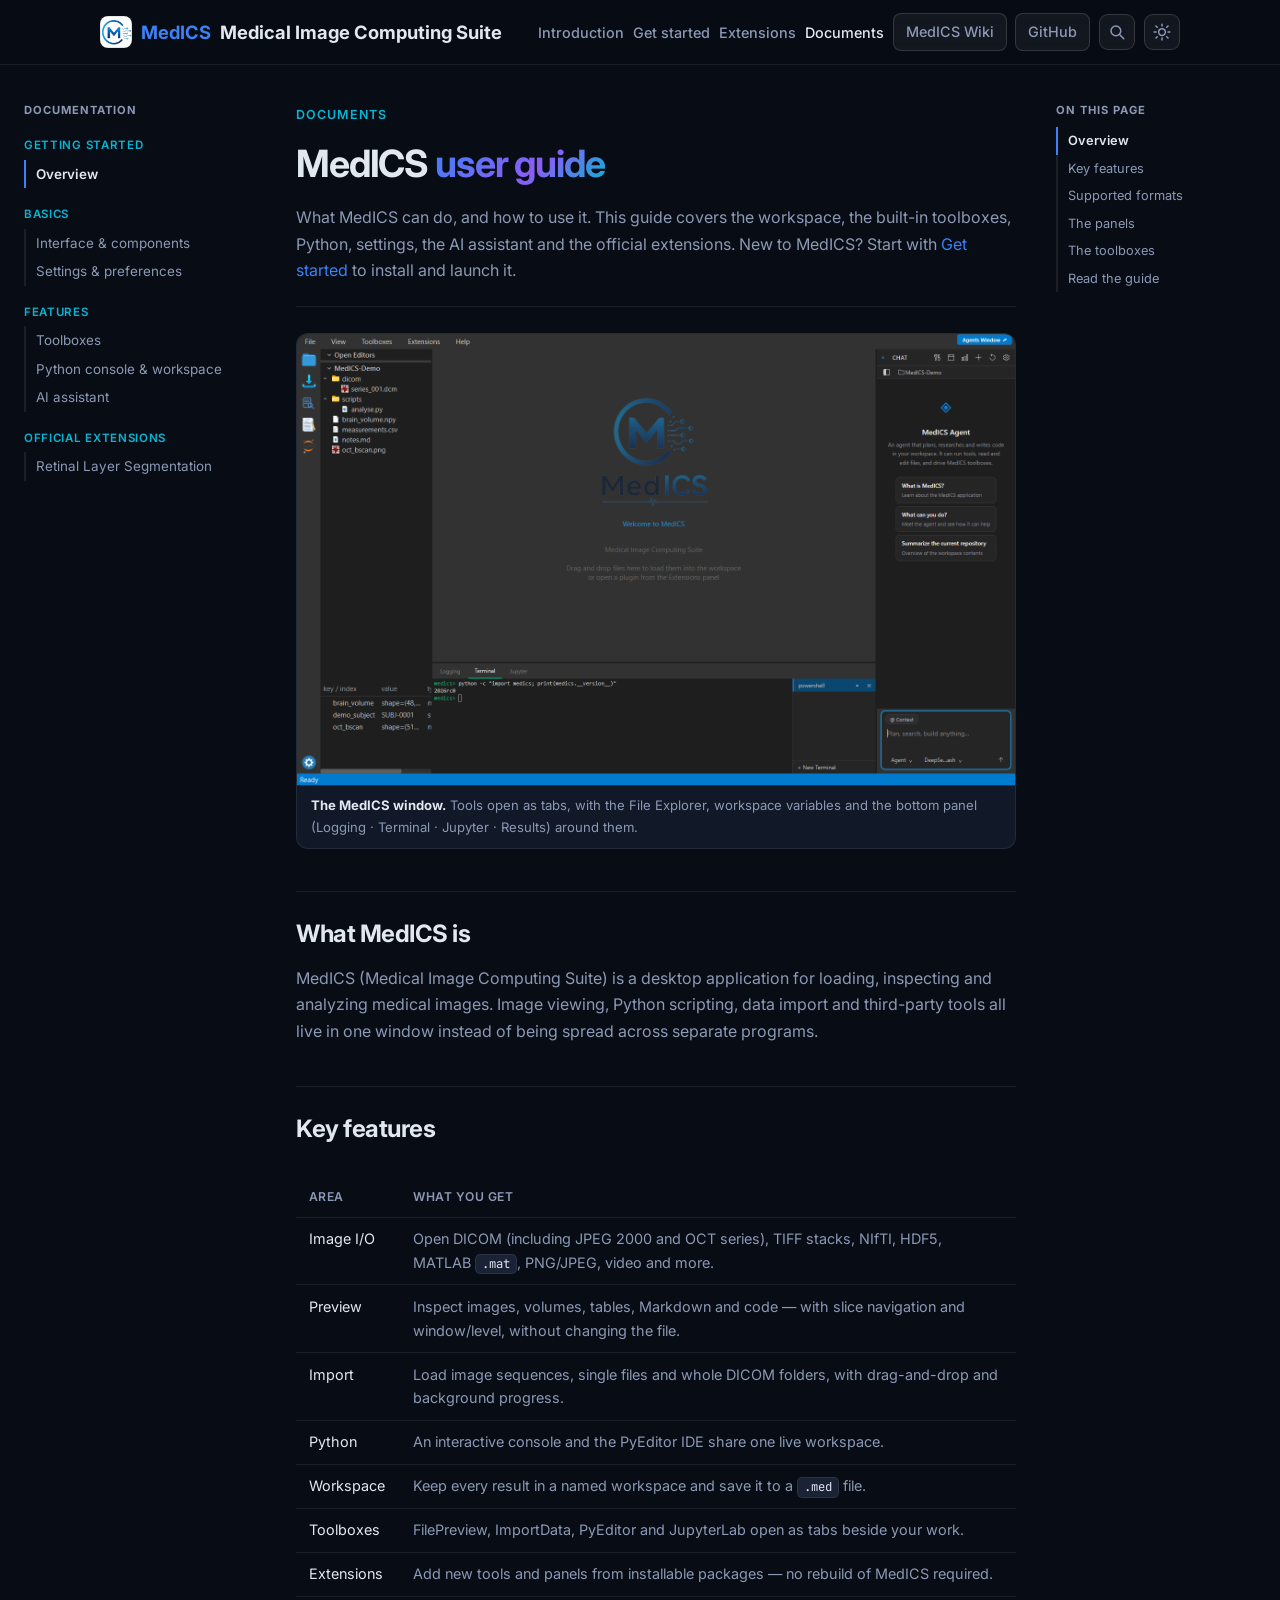
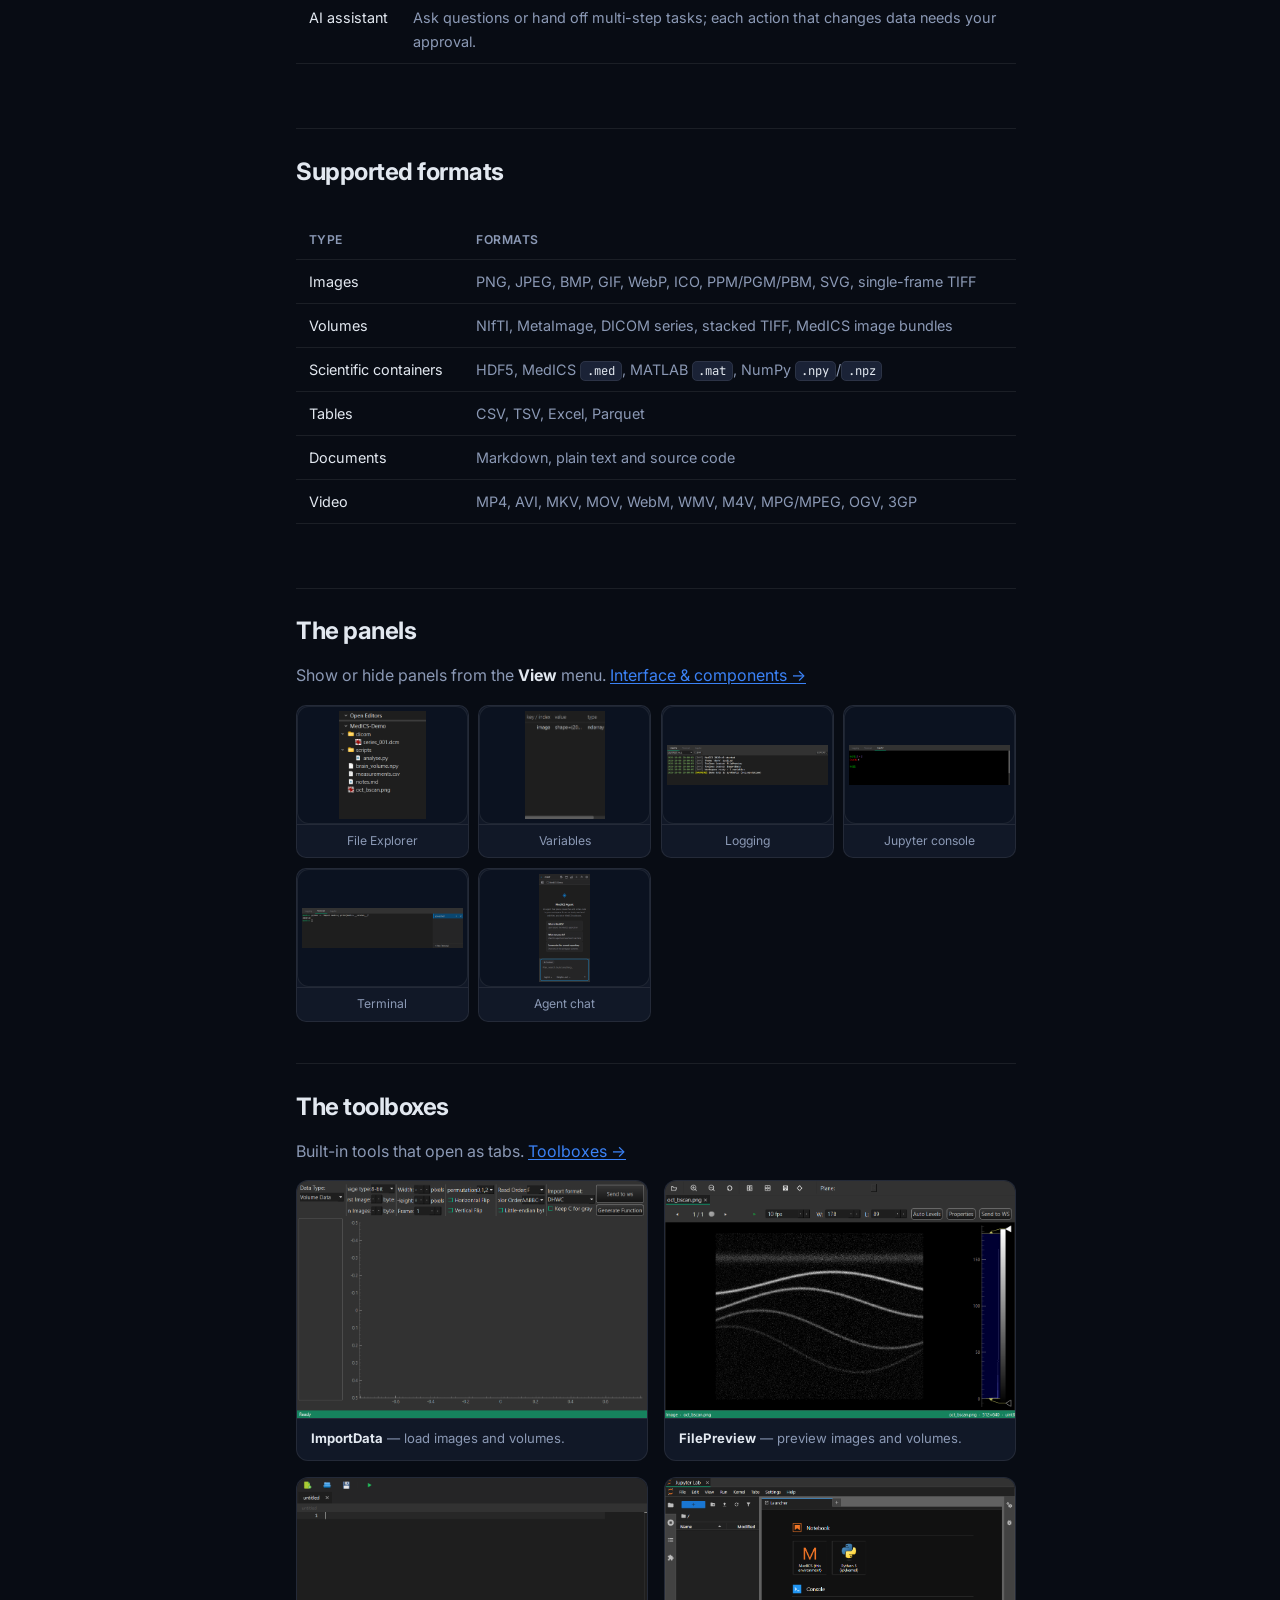
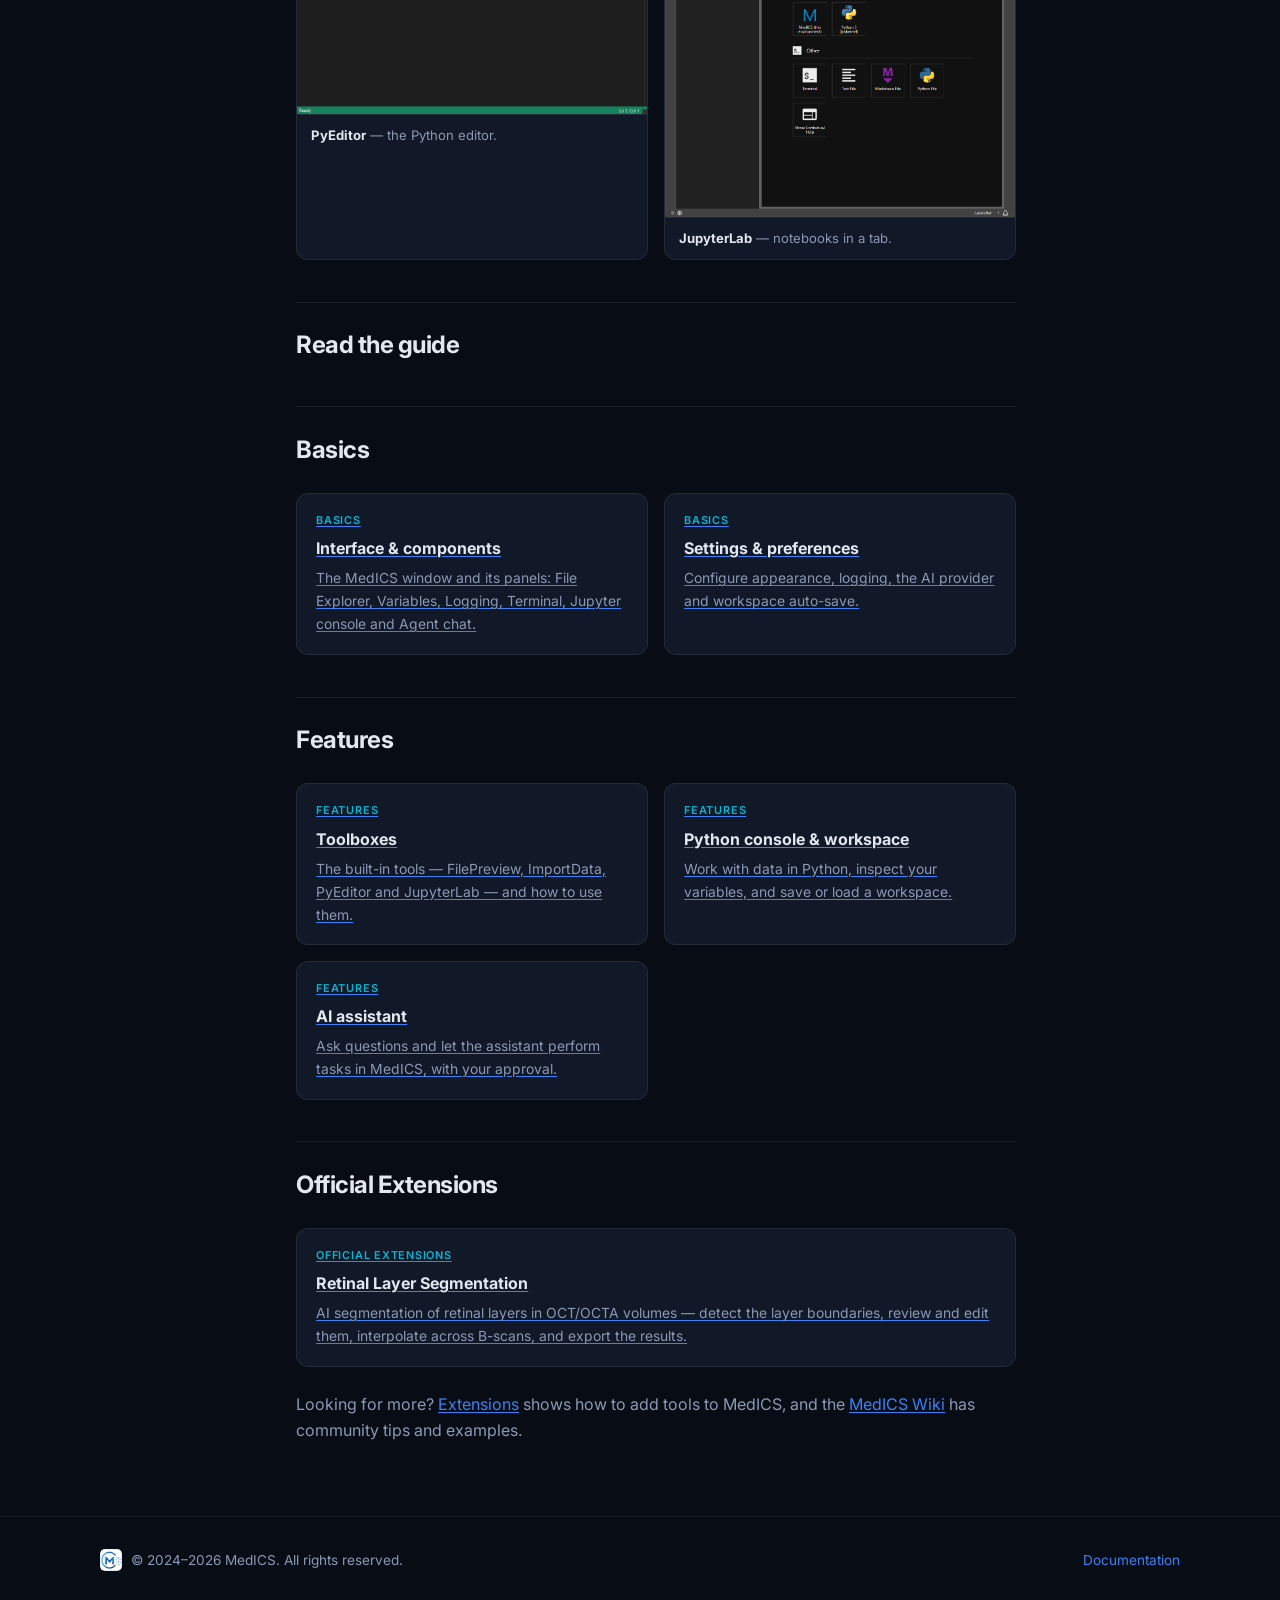
==== commit 41c9adea: "Add documentation for Retinal Layer Segmentation extension" ====
--- a/document.html
+++ b/document.html
@@ -4,7 +4,7 @@
   <meta charset="UTF-8" />
   <meta name="viewport" content="width=device-width, initial-scale=1.0" />
   <title>Documents — MedICS Documentation</title>
-  <meta name="description" content="How to use MedICS: the workspace, the toolboxes, Python, settings and the AI assistant." />
+  <meta name="description" content="How to use MedICS: the workspace, the toolboxes, Python, settings, the AI assistant and the official extensions." />
   <link rel="preconnect" href="https://fonts.googleapis.com" />
   <link href="https://fonts.googleapis.com/css2?family=Inter:wght@400;500;600;700&family=JetBrains+Mono:wght@400;500&display=swap" rel="stylesheet" />
   <link rel="stylesheet" href="css/style.css" />
@@ -45,30 +45,14 @@
   <div class="docs-shell container">
     <aside class="docs-side">
       <div class="docs-side__title">Documentation</div>
-      <nav>
-        <div class="docs-side__group">Getting started</div>
-        <ul>
-          <li><a class="is-current" href="document.html">Overview</a></li>
-        </ul>
-        <div class="docs-side__group">Basics</div>
-        <ul>
-          <li><a href="docs/interface.html">Interface &amp; components</a></li>
-          <li><a href="docs/settings.html">Settings &amp; preferences</a></li>
-        </ul>
-        <div class="docs-side__group">Features</div>
-        <ul>
-          <li><a href="docs/toolboxes.html">Toolboxes</a></li>
-          <li><a href="docs/python-workspace.html">Python console &amp; workspace</a></li>
-          <li><a href="docs/ai-assistant.html">AI assistant</a></li>
-        </ul>
-      </nav>
+      <nav><div class="docs-side__group">Getting started</div><ul><li><a class="is-current" href="document.html">Overview</a></li></ul><div class="docs-side__group">Basics</div><ul><li><a href="docs/interface.html">Interface &amp; components</a></li><li><a href="docs/settings.html">Settings &amp; preferences</a></li></ul><div class="docs-side__group">Features</div><ul><li><a href="docs/toolboxes.html">Toolboxes</a></li><li><a href="docs/python-workspace.html">Python console &amp; workspace</a></li><li><a href="docs/ai-assistant.html">AI assistant</a></li></ul><div class="docs-side__group">Official Extensions</div><ul><li><a href="docs/retinal-layer-segmentation.html">Retinal Layer Segmentation</a></li></ul></nav>
     </aside>
     <main class="docs-main">
       <header class="docs-hero">
         <div class="tag">Documents</div>
         <h1>MedICS <span class="gradient">user guide</span></h1>
         <p>What MedICS can do, and how to use it. This guide covers the workspace, the built-in
-        toolboxes, Python, settings and the AI assistant. New to MedICS? Start with
+        toolboxes, Python, settings, the AI assistant and the official extensions. New to MedICS? Start with
         <a href="get-started.html">Get started</a> to install and launch it.</p>
       </header>
       <article class="docs-content">
@@ -109,7 +93,7 @@
       <div class="doc-screens doc-screens--grid"><figure class="doc-figure"><a href="docs/toolboxes.html#importdata"><img loading="lazy" src="assets/img/toolbox/importdata.png" alt="&lt;strong&gt;ImportData&lt;/strong&gt; — load images and volumes." width="961" height="650" /></a><figcaption><strong>ImportData</strong> — load images and volumes.</figcaption></figure><figure class="doc-figure"><a href="docs/toolboxes.html#filepreview"><img loading="lazy" src="assets/img/toolbox/filepreview.png" alt="&lt;strong&gt;FilePreview&lt;/strong&gt; — preview images and volumes." width="961" height="650" /></a><figcaption><strong>FilePreview</strong> — preview images and volumes.</figcaption></figure><figure class="doc-figure"><a href="docs/toolboxes.html#pyeditor"><img loading="lazy" src="assets/img/toolbox/pyeditor.png" alt="&lt;strong&gt;PyEditor&lt;/strong&gt; — the Python editor." width="961" height="650" /></a><figcaption><strong>PyEditor</strong> — the Python editor.</figcaption></figure><figure class="doc-figure"><a href="docs/toolboxes.html#jupyterlab"><img loading="lazy" src="assets/img/toolbox/jupyterlab.png" alt="&lt;strong&gt;JupyterLab&lt;/strong&gt; — notebooks in a tab." width="1315" height="824" /></a><figcaption><strong>JupyterLab</strong> — notebooks in a tab.</figcaption></figure></div>
 
       <h2 id="read-the-guide">Read the guide</h2>
-      <h2 class="hub-group">Basics</h2><div class="doc-cards"><a class="doc-card" href="docs/interface.html"><span class="doc-card__tag">Basics</span><h3>Interface &amp; components</h3><p>The MedICS window and its panels: File Explorer, Variables, Logging, Terminal, Jupyter console and Agent chat.</p></a><a class="doc-card" href="docs/settings.html"><span class="doc-card__tag">Basics</span><h3>Settings &amp; preferences</h3><p>Configure appearance, logging, the AI provider and workspace auto-save.</p></a></div><h2 class="hub-group">Features</h2><div class="doc-cards"><a class="doc-card" href="docs/toolboxes.html"><span class="doc-card__tag">Features</span><h3>Toolboxes</h3><p>The built-in tools — FilePreview, ImportData, PyEditor and JupyterLab — and how to use them.</p></a><a class="doc-card" href="docs/python-workspace.html"><span class="doc-card__tag">Features</span><h3>Python console &amp; workspace</h3><p>Work with data in Python, inspect your variables, and save or load a workspace.</p></a><a class="doc-card" href="docs/ai-assistant.html"><span class="doc-card__tag">Features</span><h3>AI assistant</h3><p>Ask questions and let the assistant perform tasks in MedICS, with your approval.</p></a></div>
+      <h2 class="hub-group">Basics</h2><div class="doc-cards"><a class="doc-card" href="docs/interface.html"><span class="doc-card__tag">Basics</span><h3>Interface &amp; components</h3><p>The MedICS window and its panels: File Explorer, Variables, Logging, Terminal, Jupyter console and Agent chat.</p></a><a class="doc-card" href="docs/settings.html"><span class="doc-card__tag">Basics</span><h3>Settings &amp; preferences</h3><p>Configure appearance, logging, the AI provider and workspace auto-save.</p></a></div><h2 class="hub-group">Features</h2><div class="doc-cards"><a class="doc-card" href="docs/toolboxes.html"><span class="doc-card__tag">Features</span><h3>Toolboxes</h3><p>The built-in tools — FilePreview, ImportData, PyEditor and JupyterLab — and how to use them.</p></a><a class="doc-card" href="docs/python-workspace.html"><span class="doc-card__tag">Features</span><h3>Python console &amp; workspace</h3><p>Work with data in Python, inspect your variables, and save or load a workspace.</p></a><a class="doc-card" href="docs/ai-assistant.html"><span class="doc-card__tag">Features</span><h3>AI assistant</h3><p>Ask questions and let the assistant perform tasks in MedICS, with your approval.</p></a></div><h2 class="hub-group">Official Extensions</h2><div class="doc-cards"><a class="doc-card" href="docs/retinal-layer-segmentation.html"><span class="doc-card__tag">Official Extensions</span><h3>Retinal Layer Segmentation</h3><p>AI segmentation of retinal layers in OCT/OCTA volumes — detect the layer boundaries, review and edit them, interpolate across B-scans, and export the results.</p></a></div>
 
       <p style="margin-top:1.5rem">Looking for more? <a href="extensions.html">Extensions</a> shows how to add
       tools to MedICS, and the <a href="https://github.com/Medical-Image-Computing-Suite/MedICS-Community/wiki" target="_blank" rel="noopener">MedICS Wiki</a> has
--- a/css/style.css
+++ b/css/style.css
@@ -550,27 +550,6 @@
 .tab-pane { display: none; }
 .tab-pane.is-active { display: block; }
 
-.steps { counter-reset: step; display: grid; gap: 1rem; margin-top: 1rem; }
-.step {
-  display: grid;
-  grid-template-columns: auto 1fr;
-  gap: 0.9rem;
-  background: var(--surface);
-  border: 1px solid var(--border);
-  border-radius: var(--radius);
-  padding: 1rem 1.15rem;
-}
-.step::before {
-  counter-increment: step;
-  content: counter(step, decimal-leading-zero);
-  font-family: var(--mono);
-  font-size: 0.85rem;
-  color: var(--accent-3);
-  padding-top: 0.15rem;
-}
-.step h4 { margin: 0 0 0.25rem; }
-.step p { margin: 0; font-size: 0.92rem; }
-
 .license-text {
   background: var(--surface);
   border: 1px solid var(--border);
--- a/css/docs.css
+++ b/css/docs.css
@@ -153,9 +153,14 @@
 .docs-content td { color: var(--muted); }
 .docs-content td:first-child { color: var(--text); }
 .docs-content img { max-width: 100%; border-radius: var(--radius); border: 1px solid var(--border); }
+/* Toolbox screenshots are written straight into a paragraph instead of a
+   figure, so centre them in the column rather than leaving them on the left. */
+.docs-content p > img { display: block; margin-inline: auto; }
 
 /* ---------- screenshots ---------- */
-.doc-screens { display: grid; gap: 1rem; margin: 0 0 2rem; }
+/* `margin: 0 auto` centres the width-constrained variants below; the unbounded
+   ones fill the column, where the auto margins resolve to zero. */
+.doc-screens { display: grid; gap: 1rem; margin: 0 auto 2rem; }
 .doc-screens--grid { grid-template-columns: repeat(auto-fit, minmax(280px, 1fr)); }
 /* Two panel screenshots side by side, kept close to their native size. */
 .doc-screens--pair {
@@ -183,6 +188,40 @@
   border-top: 1px solid var(--border);
 }
 .doc-figure figcaption strong { color: var(--text); }
+
+/* ---------- numbered steps (Quick start) ---------- */
+/* The number is an absolutely-positioned marker rather than a grid column: the
+   card holds three children (::before, h4, p), which a two-column grid would
+   wrap onto a second row with a mis-sized first track. Scoping every rule to
+   .docs-content also outranks the generic `.docs-content h4`/`p` spacing. */
+.docs-content .steps {
+  counter-reset: step;
+  display: grid;
+  gap: 0.7rem;
+  margin: 1rem 0 1.5rem;
+}
+.docs-content .step {
+  position: relative;
+  display: block;
+  background: var(--surface);
+  border: 1px solid var(--border);
+  border-radius: var(--radius);
+  padding: 0.85rem 1.1rem 0.85rem 3.2rem;
+}
+.docs-content .step::before {
+  counter-increment: step;
+  content: counter(step, decimal-leading-zero);
+  position: absolute;
+  left: 1.1rem;
+  top: 0.9rem;
+  padding: 0;
+  font-family: var(--mono);
+  font-size: 0.85rem;
+  line-height: 1.45;
+  color: var(--accent-3);
+}
+.docs-content .step h4 { margin: 0 0 0.25rem; font-size: 1rem; }
+.docs-content .step p { margin: 0; font-size: 0.92rem; }
 
 /* ---------- pager ---------- */
 .docs-pager {
@@ -231,6 +270,9 @@
   font-size: 0.76rem;
   color: var(--muted);
   border-top: 1px solid var(--border);
+  /* The thumbnail is centred inside the tile (object-position: center), so the
+     label is centred too rather than hugging the left edge. */
+  text-align: center;
   white-space: nowrap;
   overflow: hidden;
   text-overflow: ellipsis;
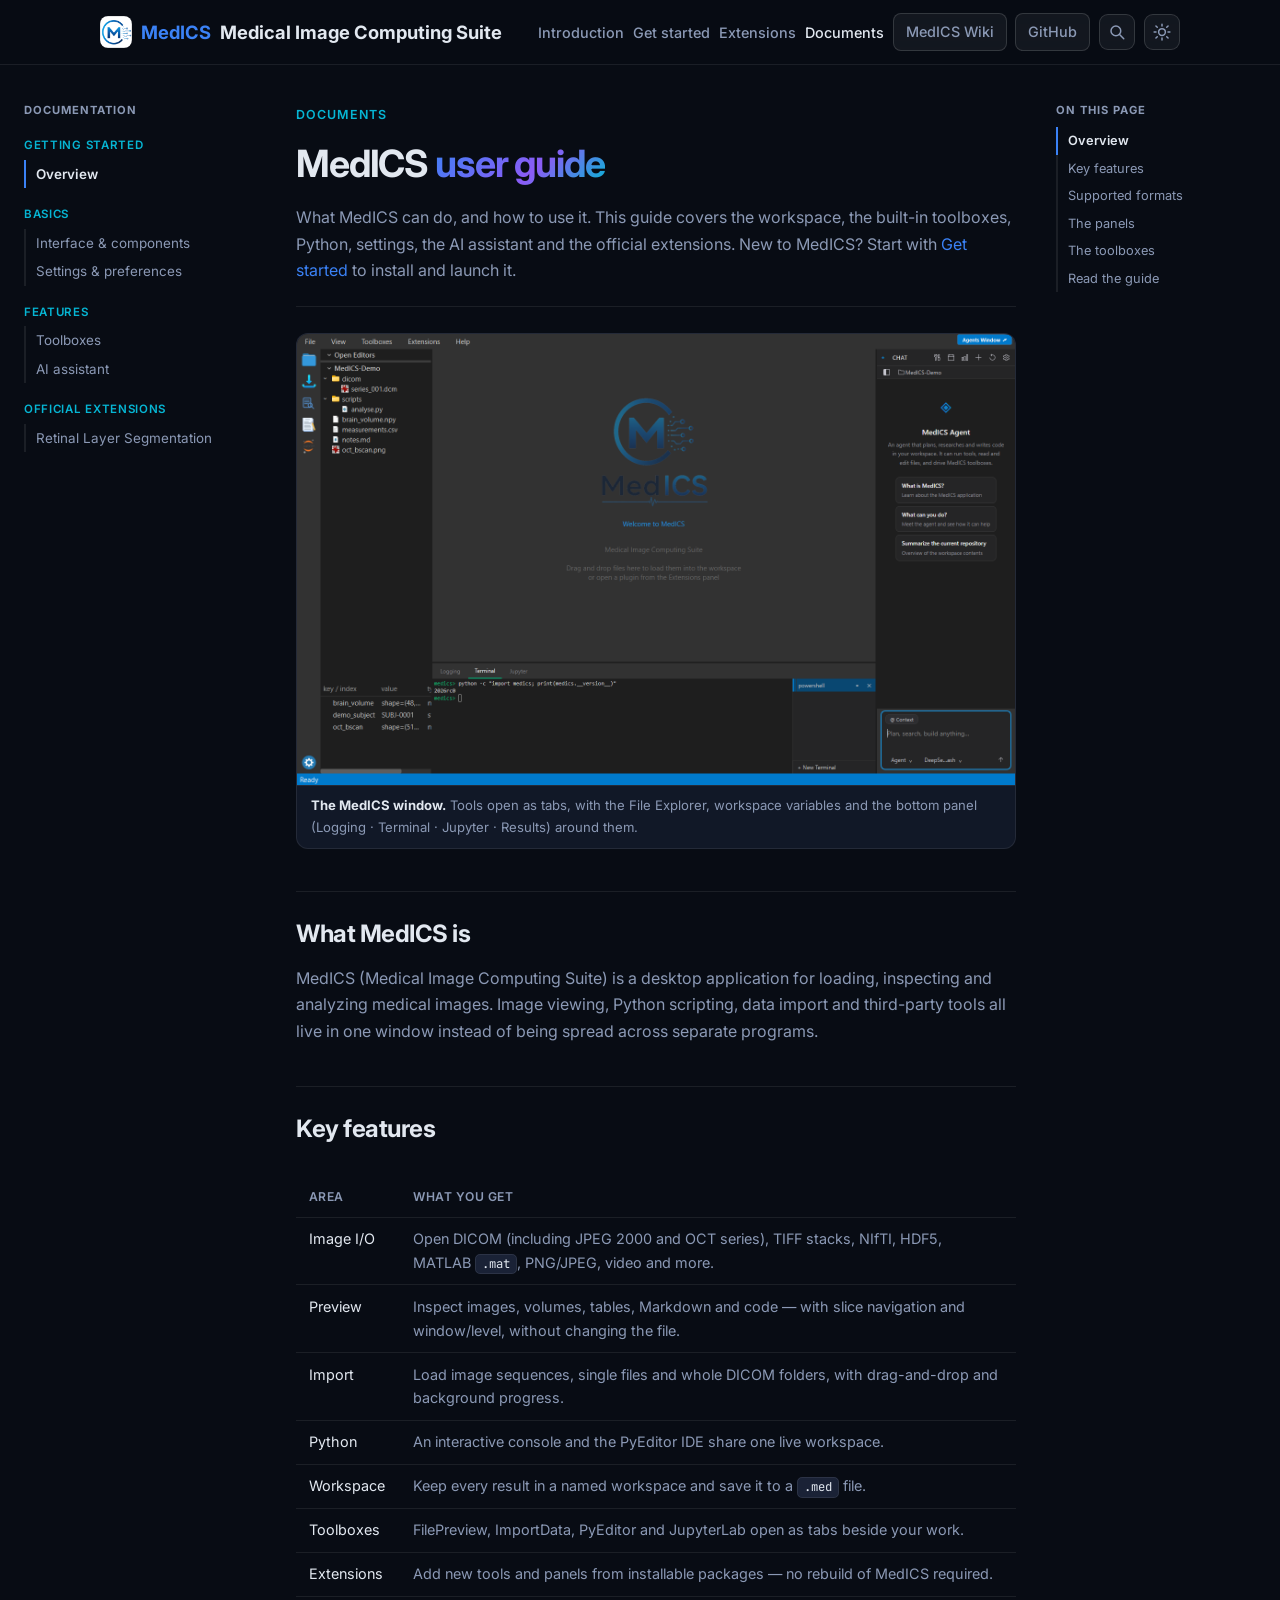
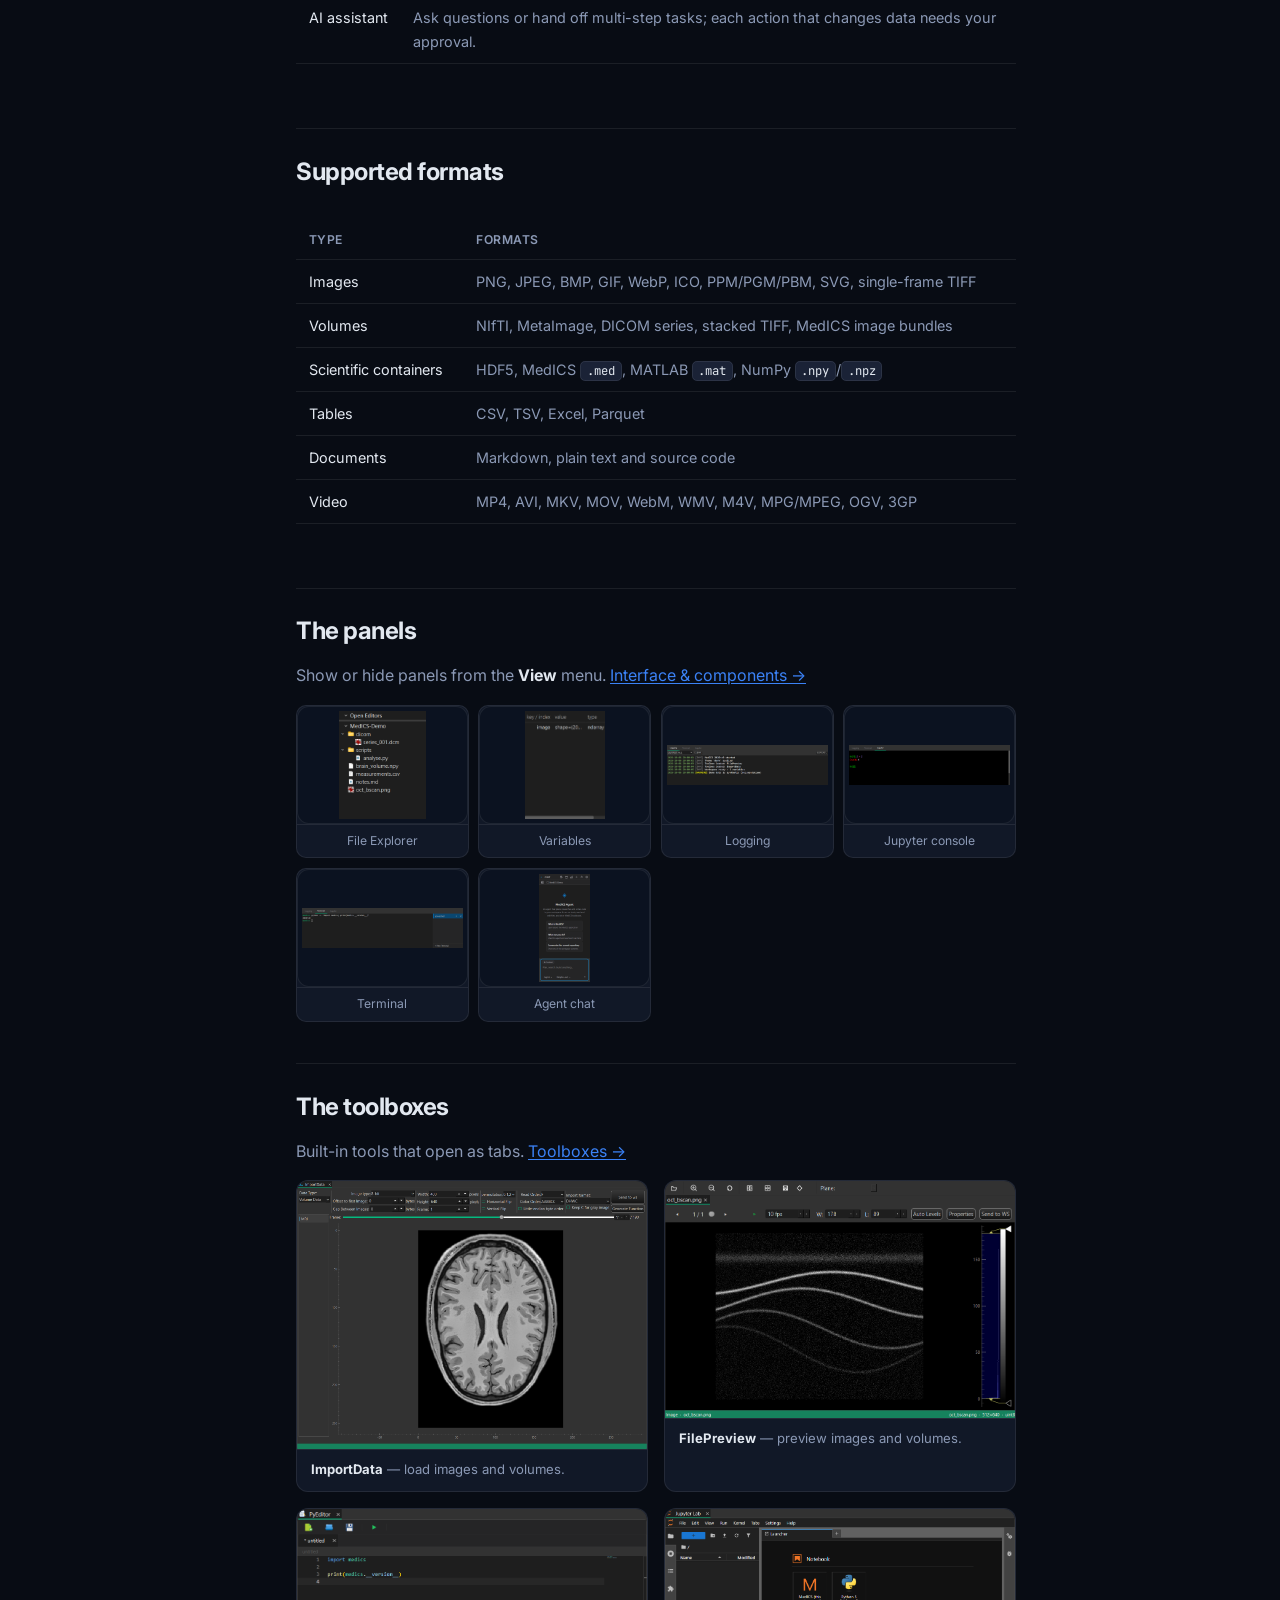
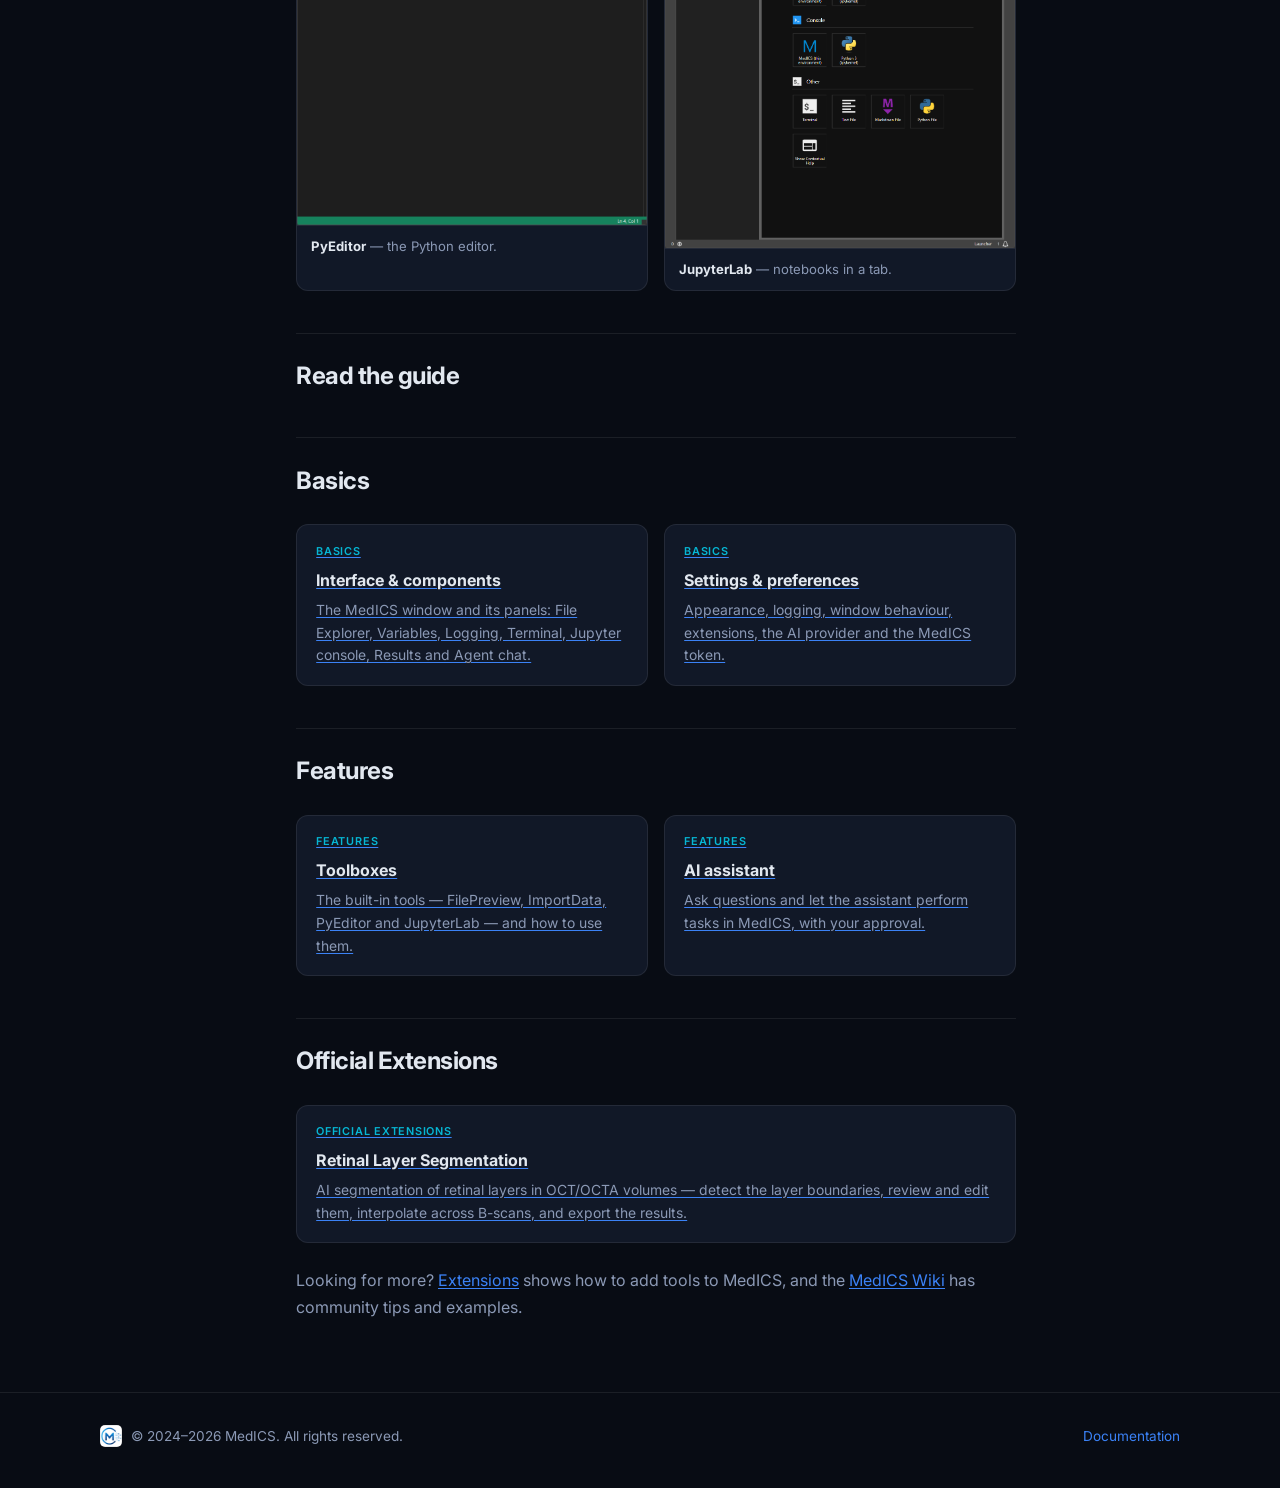
==== commit 1819fadf: "Refactor code structure for improved readability and maintainability" ====
--- a/document.html
+++ b/document.html
@@ -45,7 +45,7 @@
   <div class="docs-shell container">
     <aside class="docs-side">
       <div class="docs-side__title">Documentation</div>
-      <nav><div class="docs-side__group">Getting started</div><ul><li><a class="is-current" href="document.html">Overview</a></li></ul><div class="docs-side__group">Basics</div><ul><li><a href="docs/interface.html">Interface &amp; components</a></li><li><a href="docs/settings.html">Settings &amp; preferences</a></li></ul><div class="docs-side__group">Features</div><ul><li><a href="docs/toolboxes.html">Toolboxes</a></li><li><a href="docs/python-workspace.html">Python console &amp; workspace</a></li><li><a href="docs/ai-assistant.html">AI assistant</a></li></ul><div class="docs-side__group">Official Extensions</div><ul><li><a href="docs/retinal-layer-segmentation.html">Retinal Layer Segmentation</a></li></ul></nav>
+      <nav><div class="docs-side__group">Getting started</div><ul><li><a class="is-current" href="document.html">Overview</a></li></ul><div class="docs-side__group">Basics</div><ul><li><a href="docs/interface.html">Interface &amp; components</a></li><li><a href="docs/settings.html">Settings &amp; preferences</a></li></ul><div class="docs-side__group">Features</div><ul><li><a href="docs/toolboxes.html">Toolboxes</a></li><li><a href="docs/ai-assistant.html">AI assistant</a></li></ul><div class="docs-side__group">Official Extensions</div><ul><li><a href="docs/retinal-layer-segmentation.html">Retinal Layer Segmentation</a></li></ul></nav>
     </aside>
     <main class="docs-main">
       <header class="docs-hero">
@@ -93,7 +93,7 @@
       <div class="doc-screens doc-screens--grid"><figure class="doc-figure"><a href="docs/toolboxes.html#importdata"><img loading="lazy" src="assets/img/toolbox/importdata.png" alt="&lt;strong&gt;ImportData&lt;/strong&gt; — load images and volumes." width="961" height="650" /></a><figcaption><strong>ImportData</strong> — load images and volumes.</figcaption></figure><figure class="doc-figure"><a href="docs/toolboxes.html#filepreview"><img loading="lazy" src="assets/img/toolbox/filepreview.png" alt="&lt;strong&gt;FilePreview&lt;/strong&gt; — preview images and volumes." width="961" height="650" /></a><figcaption><strong>FilePreview</strong> — preview images and volumes.</figcaption></figure><figure class="doc-figure"><a href="docs/toolboxes.html#pyeditor"><img loading="lazy" src="assets/img/toolbox/pyeditor.png" alt="&lt;strong&gt;PyEditor&lt;/strong&gt; — the Python editor." width="961" height="650" /></a><figcaption><strong>PyEditor</strong> — the Python editor.</figcaption></figure><figure class="doc-figure"><a href="docs/toolboxes.html#jupyterlab"><img loading="lazy" src="assets/img/toolbox/jupyterlab.png" alt="&lt;strong&gt;JupyterLab&lt;/strong&gt; — notebooks in a tab." width="1315" height="824" /></a><figcaption><strong>JupyterLab</strong> — notebooks in a tab.</figcaption></figure></div>
 
       <h2 id="read-the-guide">Read the guide</h2>
-      <h2 class="hub-group">Basics</h2><div class="doc-cards"><a class="doc-card" href="docs/interface.html"><span class="doc-card__tag">Basics</span><h3>Interface &amp; components</h3><p>The MedICS window and its panels: File Explorer, Variables, Logging, Terminal, Jupyter console and Agent chat.</p></a><a class="doc-card" href="docs/settings.html"><span class="doc-card__tag">Basics</span><h3>Settings &amp; preferences</h3><p>Configure appearance, logging, the AI provider and workspace auto-save.</p></a></div><h2 class="hub-group">Features</h2><div class="doc-cards"><a class="doc-card" href="docs/toolboxes.html"><span class="doc-card__tag">Features</span><h3>Toolboxes</h3><p>The built-in tools — FilePreview, ImportData, PyEditor and JupyterLab — and how to use them.</p></a><a class="doc-card" href="docs/python-workspace.html"><span class="doc-card__tag">Features</span><h3>Python console &amp; workspace</h3><p>Work with data in Python, inspect your variables, and save or load a workspace.</p></a><a class="doc-card" href="docs/ai-assistant.html"><span class="doc-card__tag">Features</span><h3>AI assistant</h3><p>Ask questions and let the assistant perform tasks in MedICS, with your approval.</p></a></div><h2 class="hub-group">Official Extensions</h2><div class="doc-cards"><a class="doc-card" href="docs/retinal-layer-segmentation.html"><span class="doc-card__tag">Official Extensions</span><h3>Retinal Layer Segmentation</h3><p>AI segmentation of retinal layers in OCT/OCTA volumes — detect the layer boundaries, review and edit them, interpolate across B-scans, and export the results.</p></a></div>
+      <h2 class="hub-group">Basics</h2><div class="doc-cards"><a class="doc-card" href="docs/interface.html"><span class="doc-card__tag">Basics</span><h3>Interface &amp; components</h3><p>The MedICS window and its panels: File Explorer, Variables, Logging, Terminal, Jupyter console, Results and Agent chat.</p></a><a class="doc-card" href="docs/settings.html"><span class="doc-card__tag">Basics</span><h3>Settings &amp; preferences</h3><p>Appearance, logging, window behaviour, extensions, the AI provider and the MedICS token.</p></a></div><h2 class="hub-group">Features</h2><div class="doc-cards"><a class="doc-card" href="docs/toolboxes.html"><span class="doc-card__tag">Features</span><h3>Toolboxes</h3><p>The built-in tools — FilePreview, ImportData, PyEditor and JupyterLab — and how to use them.</p></a><a class="doc-card" href="docs/ai-assistant.html"><span class="doc-card__tag">Features</span><h3>AI assistant</h3><p>Ask questions and let the assistant perform tasks in MedICS, with your approval.</p></a></div><h2 class="hub-group">Official Extensions</h2><div class="doc-cards"><a class="doc-card" href="docs/retinal-layer-segmentation.html"><span class="doc-card__tag">Official Extensions</span><h3>Retinal Layer Segmentation</h3><p>AI segmentation of retinal layers in OCT/OCTA volumes — detect the layer boundaries, review and edit them, interpolate across B-scans, and export the results.</p></a></div>
 
       <p style="margin-top:1.5rem">Looking for more? <a href="extensions.html">Extensions</a> shows how to add
       tools to MedICS, and the <a href="https://github.com/Medical-Image-Computing-Suite/MedICS-Community/wiki" target="_blank" rel="noopener">MedICS Wiki</a> has
--- a/css/docs.css
+++ b/css/docs.css
@@ -61,6 +61,7 @@
 }
 .docs-side nav a { font-size: 0.84rem; }
 .docs-toc nav a.lvl-3 { padding-left: 1.15rem; }
+.docs-toc nav a.lvl-4 { padding-left: 1.9rem; }
 .docs-side nav a:hover,
 .docs-toc nav a:hover {
   color: var(--text);
@@ -172,6 +173,14 @@
 .doc-screens--narrow { max-width: 250px; }
 /* A single dialog screenshot: smaller than full width, still readable. */
 .doc-screens--medium { max-width: 460px; }
+/* A larger, detail-dense dialog: wider than --medium, still not full width. */
+.doc-screens--wide { max-width: 720px; }
+/* Two related panel screenshots that should still sit on a single row. */
+.doc-screens--duo {
+  grid-template-columns: repeat(2, minmax(0, 1fr));
+  align-items: start;
+  max-width: 760px;
+}
 .doc-figure {
   margin: 0;
   border: 1px solid var(--border);
@@ -315,6 +324,17 @@
 
 /* ---------- misc ---------- */
 .docs-content .anchor-note { font-size: 0.85rem; color: var(--muted); }
+/* Emphasis box for important notes (dimensions, behaviour caveats). */
+.docs-content .callout {
+  margin: 1rem 0 1.5rem;
+  padding: 0.8rem 1rem;
+  border: 1px solid var(--border);
+  border-left: 3px solid var(--accent-3);
+  border-radius: var(--radius);
+  background: var(--surface);
+  font-size: 0.92rem;
+}
+.docs-content .callout strong { color: var(--text); }
 .diagram {
   background: var(--code-bg);
   border: 1px solid var(--border);
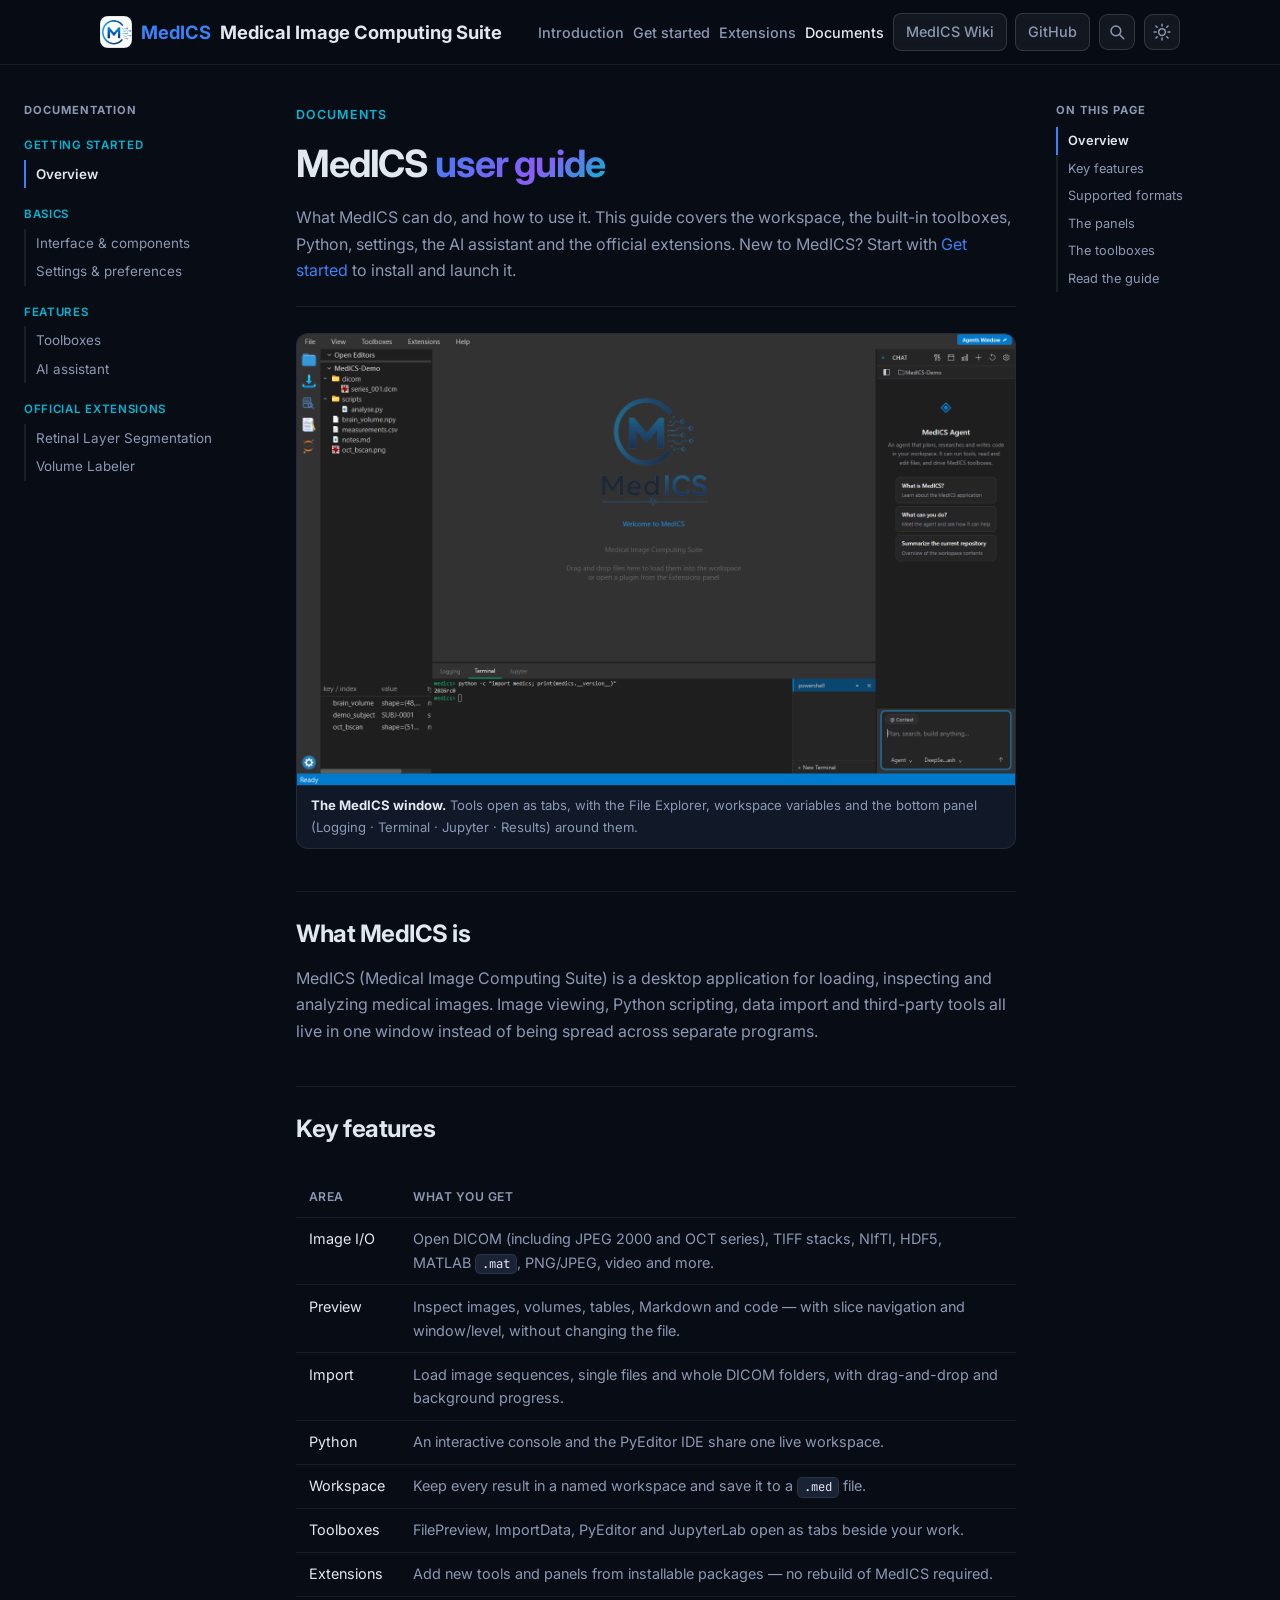
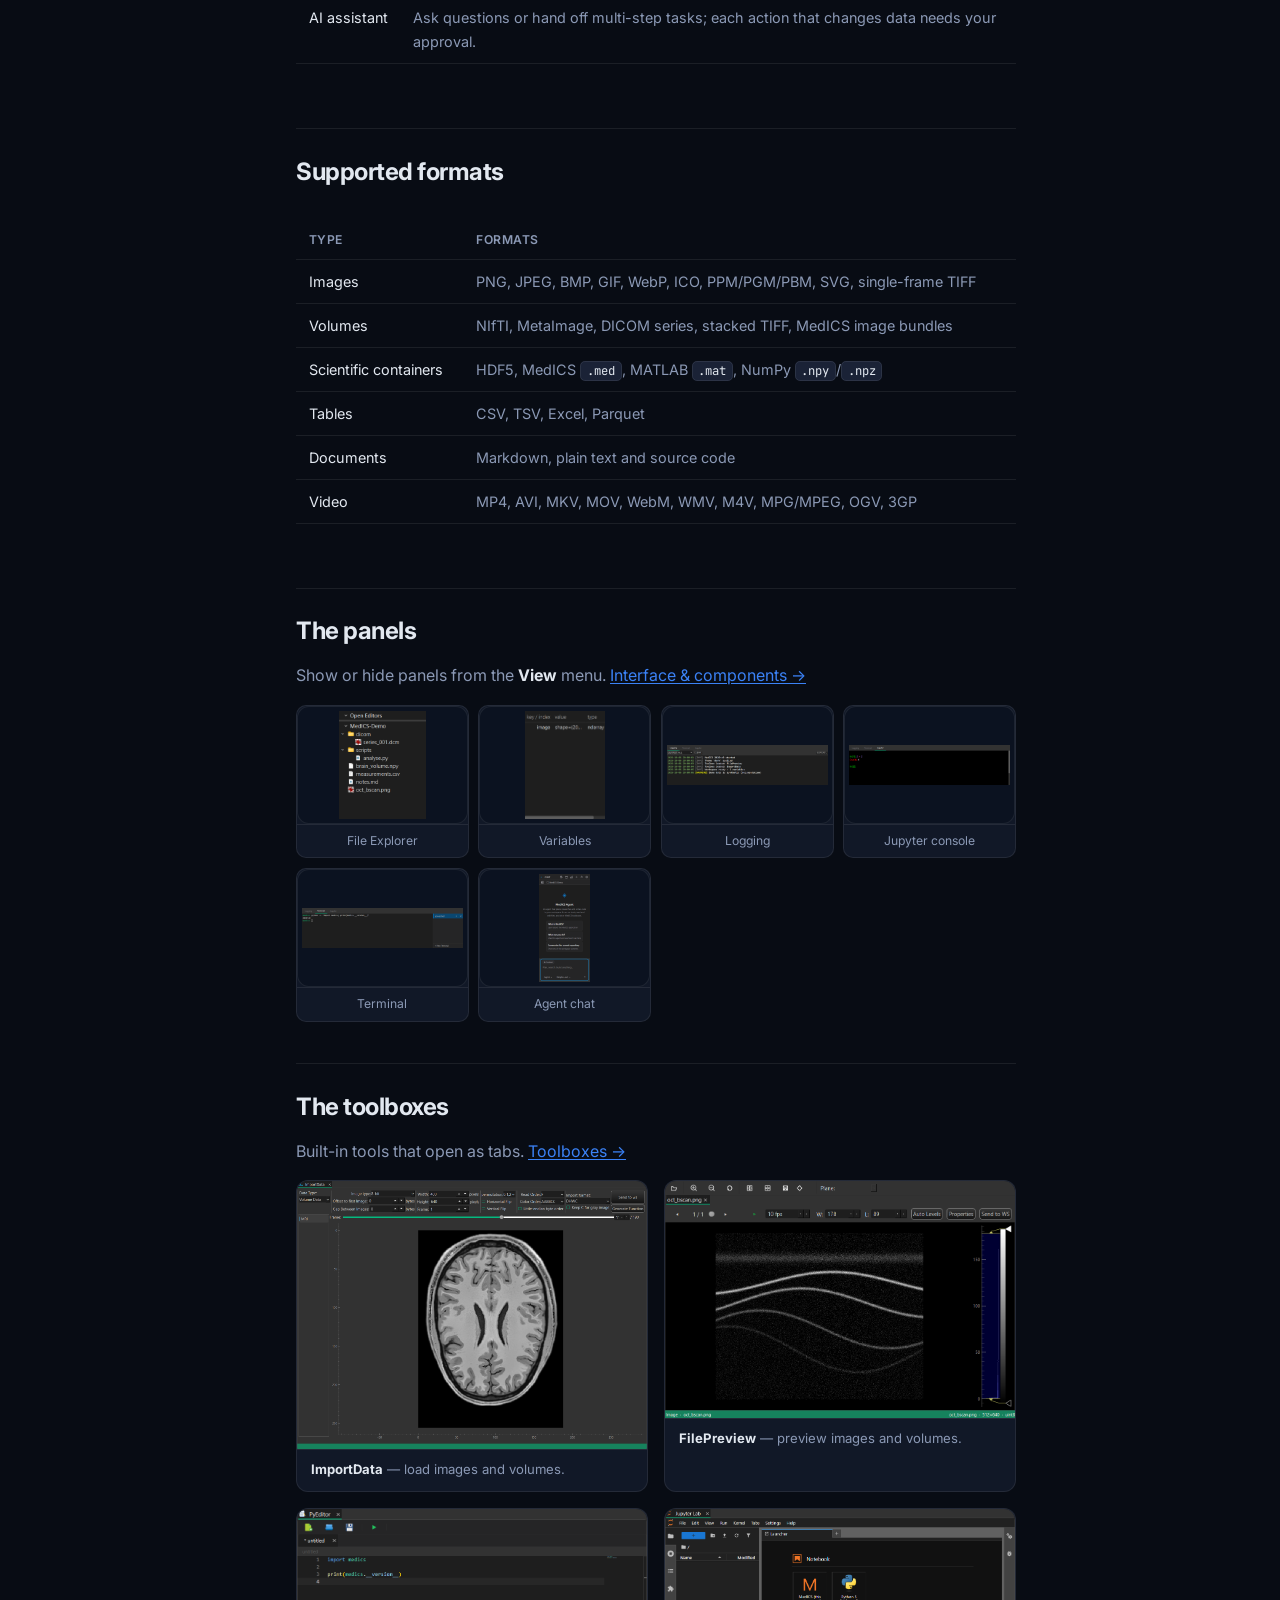
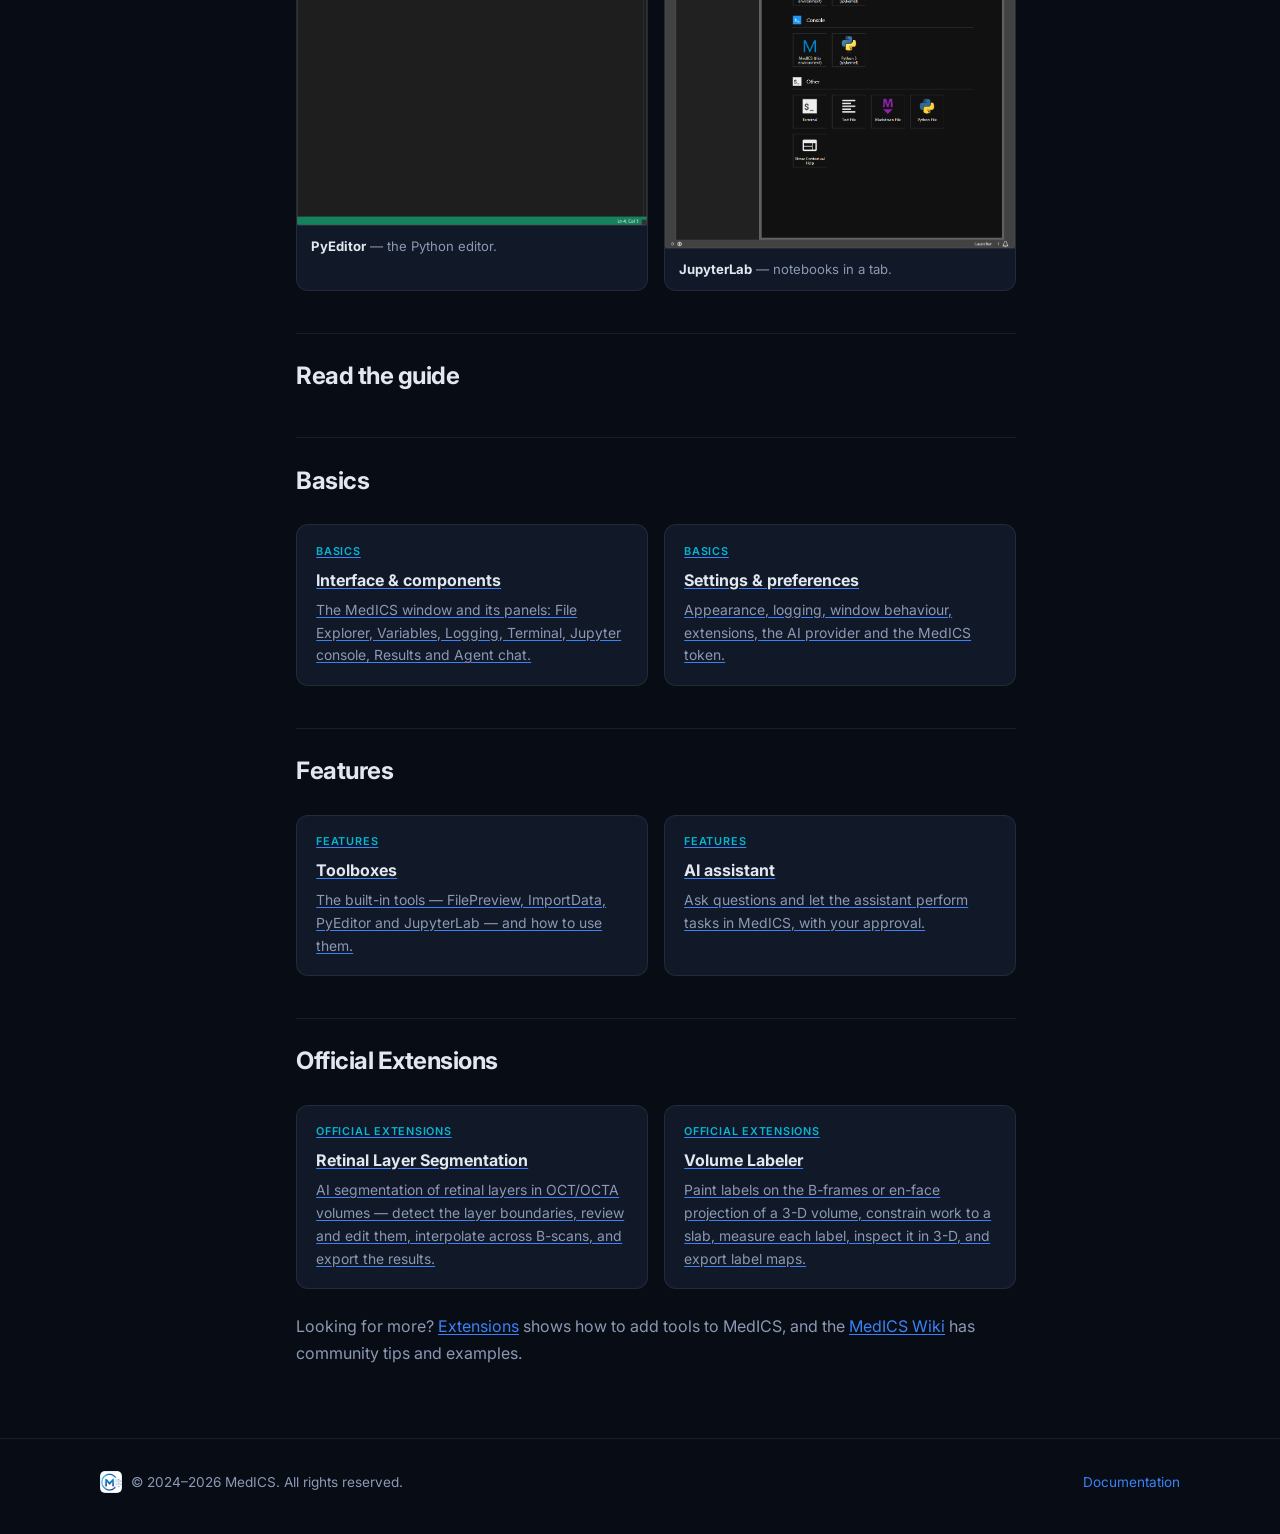
==== commit 6c212fc8: "Add Volume Labeler documentation and update search index - Updated `document.html` to include a link" ====
--- a/document.html
+++ b/document.html
@@ -45,7 +45,7 @@
   <div class="docs-shell container">
     <aside class="docs-side">
       <div class="docs-side__title">Documentation</div>
-      <nav><div class="docs-side__group">Getting started</div><ul><li><a class="is-current" href="document.html">Overview</a></li></ul><div class="docs-side__group">Basics</div><ul><li><a href="docs/interface.html">Interface &amp; components</a></li><li><a href="docs/settings.html">Settings &amp; preferences</a></li></ul><div class="docs-side__group">Features</div><ul><li><a href="docs/toolboxes.html">Toolboxes</a></li><li><a href="docs/ai-assistant.html">AI assistant</a></li></ul><div class="docs-side__group">Official Extensions</div><ul><li><a href="docs/retinal-layer-segmentation.html">Retinal Layer Segmentation</a></li></ul></nav>
+      <nav><div class="docs-side__group">Getting started</div><ul><li><a class="is-current" href="document.html">Overview</a></li></ul><div class="docs-side__group">Basics</div><ul><li><a href="docs/interface.html">Interface &amp; components</a></li><li><a href="docs/settings.html">Settings &amp; preferences</a></li></ul><div class="docs-side__group">Features</div><ul><li><a href="docs/toolboxes.html">Toolboxes</a></li><li><a href="docs/ai-assistant.html">AI assistant</a></li></ul><div class="docs-side__group">Official Extensions</div><ul><li><a href="docs/retinal-layer-segmentation.html">Retinal Layer Segmentation</a></li><li><a href="docs/volume-labeler.html">Volume Labeler</a></li></ul></nav>
     </aside>
     <main class="docs-main">
       <header class="docs-hero">
@@ -93,7 +93,7 @@
       <div class="doc-screens doc-screens--grid"><figure class="doc-figure"><a href="docs/toolboxes.html#importdata"><img loading="lazy" src="assets/img/toolbox/importdata.png" alt="&lt;strong&gt;ImportData&lt;/strong&gt; — load images and volumes." width="961" height="650" /></a><figcaption><strong>ImportData</strong> — load images and volumes.</figcaption></figure><figure class="doc-figure"><a href="docs/toolboxes.html#filepreview"><img loading="lazy" src="assets/img/toolbox/filepreview.png" alt="&lt;strong&gt;FilePreview&lt;/strong&gt; — preview images and volumes." width="961" height="650" /></a><figcaption><strong>FilePreview</strong> — preview images and volumes.</figcaption></figure><figure class="doc-figure"><a href="docs/toolboxes.html#pyeditor"><img loading="lazy" src="assets/img/toolbox/pyeditor.png" alt="&lt;strong&gt;PyEditor&lt;/strong&gt; — the Python editor." width="961" height="650" /></a><figcaption><strong>PyEditor</strong> — the Python editor.</figcaption></figure><figure class="doc-figure"><a href="docs/toolboxes.html#jupyterlab"><img loading="lazy" src="assets/img/toolbox/jupyterlab.png" alt="&lt;strong&gt;JupyterLab&lt;/strong&gt; — notebooks in a tab." width="1315" height="824" /></a><figcaption><strong>JupyterLab</strong> — notebooks in a tab.</figcaption></figure></div>
 
       <h2 id="read-the-guide">Read the guide</h2>
-      <h2 class="hub-group">Basics</h2><div class="doc-cards"><a class="doc-card" href="docs/interface.html"><span class="doc-card__tag">Basics</span><h3>Interface &amp; components</h3><p>The MedICS window and its panels: File Explorer, Variables, Logging, Terminal, Jupyter console, Results and Agent chat.</p></a><a class="doc-card" href="docs/settings.html"><span class="doc-card__tag">Basics</span><h3>Settings &amp; preferences</h3><p>Appearance, logging, window behaviour, extensions, the AI provider and the MedICS token.</p></a></div><h2 class="hub-group">Features</h2><div class="doc-cards"><a class="doc-card" href="docs/toolboxes.html"><span class="doc-card__tag">Features</span><h3>Toolboxes</h3><p>The built-in tools — FilePreview, ImportData, PyEditor and JupyterLab — and how to use them.</p></a><a class="doc-card" href="docs/ai-assistant.html"><span class="doc-card__tag">Features</span><h3>AI assistant</h3><p>Ask questions and let the assistant perform tasks in MedICS, with your approval.</p></a></div><h2 class="hub-group">Official Extensions</h2><div class="doc-cards"><a class="doc-card" href="docs/retinal-layer-segmentation.html"><span class="doc-card__tag">Official Extensions</span><h3>Retinal Layer Segmentation</h3><p>AI segmentation of retinal layers in OCT/OCTA volumes — detect the layer boundaries, review and edit them, interpolate across B-scans, and export the results.</p></a></div>
+      <h2 class="hub-group">Basics</h2><div class="doc-cards"><a class="doc-card" href="docs/interface.html"><span class="doc-card__tag">Basics</span><h3>Interface &amp; components</h3><p>The MedICS window and its panels: File Explorer, Variables, Logging, Terminal, Jupyter console, Results and Agent chat.</p></a><a class="doc-card" href="docs/settings.html"><span class="doc-card__tag">Basics</span><h3>Settings &amp; preferences</h3><p>Appearance, logging, window behaviour, extensions, the AI provider and the MedICS token.</p></a></div><h2 class="hub-group">Features</h2><div class="doc-cards"><a class="doc-card" href="docs/toolboxes.html"><span class="doc-card__tag">Features</span><h3>Toolboxes</h3><p>The built-in tools — FilePreview, ImportData, PyEditor and JupyterLab — and how to use them.</p></a><a class="doc-card" href="docs/ai-assistant.html"><span class="doc-card__tag">Features</span><h3>AI assistant</h3><p>Ask questions and let the assistant perform tasks in MedICS, with your approval.</p></a></div><h2 class="hub-group">Official Extensions</h2><div class="doc-cards"><a class="doc-card" href="docs/retinal-layer-segmentation.html"><span class="doc-card__tag">Official Extensions</span><h3>Retinal Layer Segmentation</h3><p>AI segmentation of retinal layers in OCT/OCTA volumes — detect the layer boundaries, review and edit them, interpolate across B-scans, and export the results.</p></a><a class="doc-card" href="docs/volume-labeler.html"><span class="doc-card__tag">Official Extensions</span><h3>Volume Labeler</h3><p>Paint labels on the B-frames or en-face projection of a 3-D volume, constrain work to a slab, measure each label, inspect it in 3-D, and export label maps.</p></a></div>
 
       <p style="margin-top:1.5rem">Looking for more? <a href="extensions.html">Extensions</a> shows how to add
       tools to MedICS, and the <a href="https://github.com/Medical-Image-Computing-Suite/MedICS-Community/wiki" target="_blank" rel="noopener">MedICS Wiki</a> has
